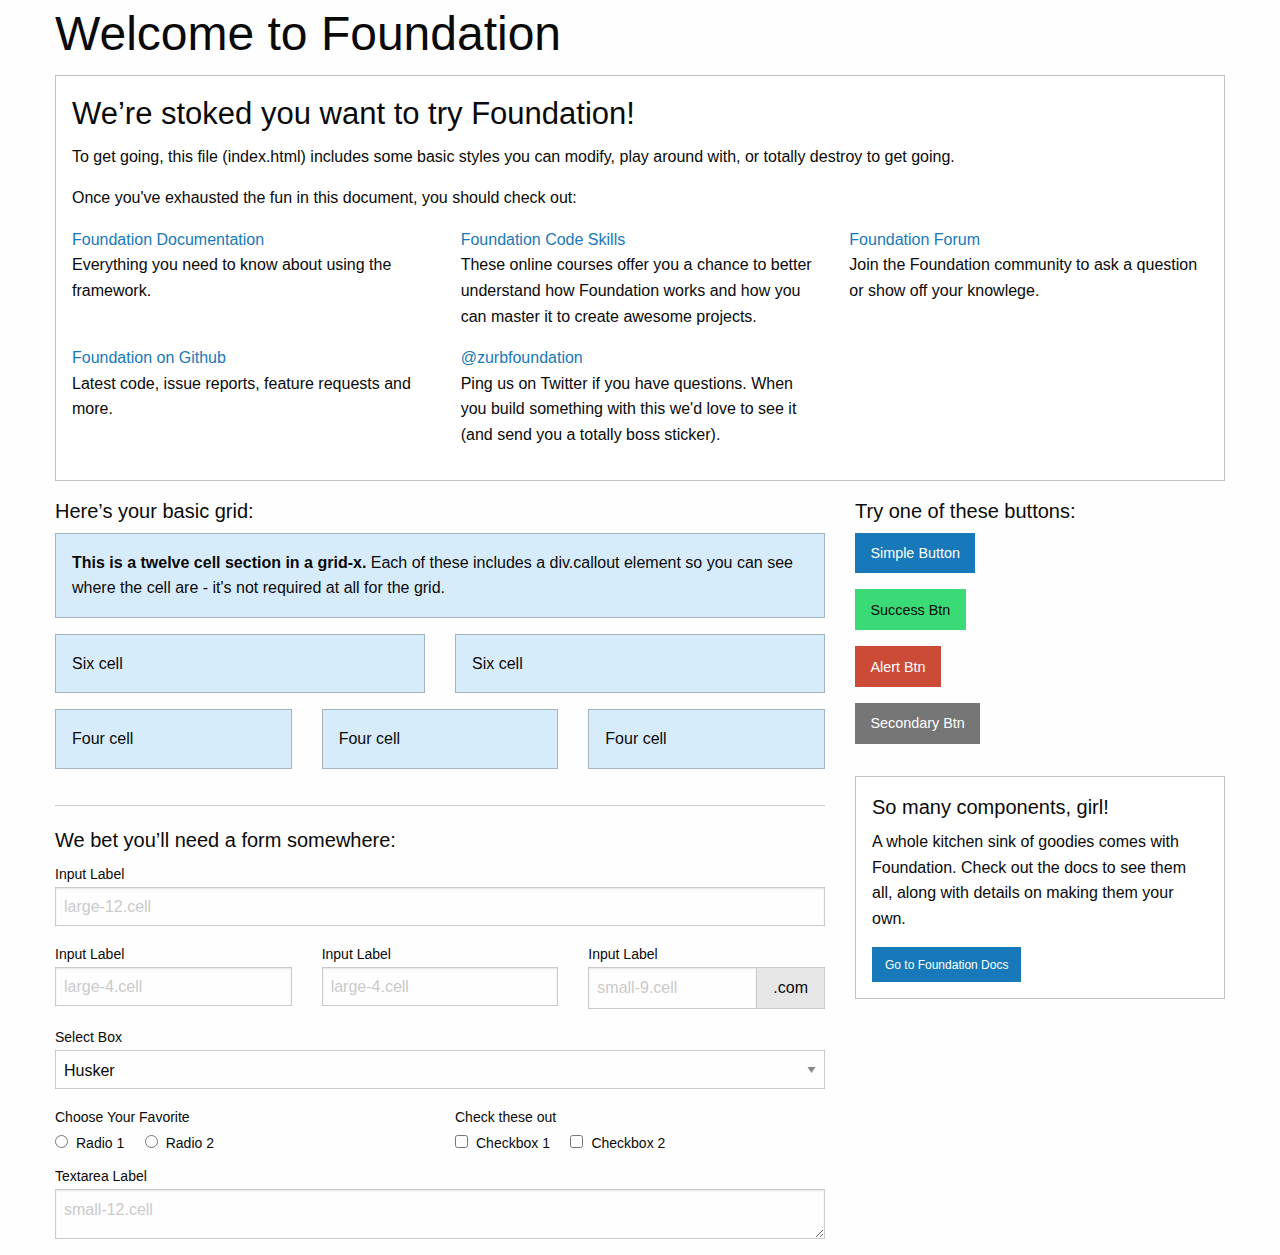
==== docs/index.html @ abf37798 "docs folder" ====
<!doctype html>
<html class="no-js" lang="en" dir="ltr">
  <head>
    <meta charset="utf-8">
    <meta http-equiv="x-ua-compatible" content="ie=edge">
    <meta name="viewport" content="width=device-width, initial-scale=1.0">
    <title>Foundation for Sites</title>
    <link rel="stylesheet" href="css/foundation.css">
    <link rel="stylesheet" href="css/app.css">
  </head>
  <body>
    <div class="grid-container">
      <div class="grid-x grid-padding-x">
        <div class="large-12 cell">
          <h1>Welcome to Foundation</h1>
        </div>
      </div>

      <div class="grid-x grid-padding-x">
        <div class="large-12 cell">
          <div class="callout">
            <h3>We&rsquo;re stoked you want to try Foundation! </h3>
            <p>To get going, this file (index.html) includes some basic styles you can modify, play around with, or totally destroy to get going.</p>
            <p>Once you've exhausted the fun in this document, you should check out:</p>
            <div class="grid-x grid-padding-x">
              <div class="large-4 medium-4 cell">
                <p><a href="http://foundation.zurb.com/docs">Foundation Documentation</a><br />Everything you need to know about using the framework.</p>
              </div>
              <div class="large-4 medium-4 cell">
                <p><a href="http://zurb.com/university/code-skills">Foundation Code Skills</a><br />These online courses offer you a chance to better understand how Foundation works and how you can master it to create awesome projects.</p>
              </div>
              <div class="large-4 medium-4 cell">
                <p><a href="http://foundation.zurb.com/forum">Foundation Forum</a><br />Join the Foundation community to ask a question or show off your knowlege.</p>
              </div>
            </div>
            <div class="grid-x grid-padding-x">
              <div class="large-4 medium-4 medium-push-2 cell">
                <p><a href="http://github.com/zurb/foundation">Foundation on Github</a><br />Latest code, issue reports, feature requests and more.</p>
              </div>
              <div class="large-4 medium-4 medium-pull-2 cell">
                <p><a href="https://twitter.com/ZURBfoundation">@zurbfoundation</a><br />Ping us on Twitter if you have questions. When you build something with this we'd love to see it (and send you a totally boss sticker).</p>
              </div>
            </div>
          </div>
        </div>
      </div>

      <div class="grid-x grid-padding-x">
        <div class="large-8 medium-8 cell">
          <h5>Here&rsquo;s your basic grid:</h5>
          <!-- Grid Example -->

          <div class="grid-x grid-padding-x">
            <div class="large-12 cell">
              <div class="primary callout">
                <p><strong>This is a twelve cell section in a grid-x.</strong> Each of these includes a div.callout element so you can see where the cell are - it's not required at all for the grid.</p>
              </div>
            </div>
          </div>
          <div class="grid-x grid-padding-x">
            <div class="large-6 medium-6 cell">
              <div class="primary callout">
                <p>Six cell</p>
              </div>
            </div>
            <div class="large-6 medium-6 cell">
              <div class="primary callout">
                <p>Six cell</p>
              </div>
            </div>
          </div>
          <div class="grid-x grid-padding-x">
            <div class="large-4 medium-4 small-4 cell">
              <div class="primary callout">
                <p>Four cell</p>
              </div>
            </div>
            <div class="large-4 medium-4 small-4 cell">
              <div class="primary callout">
                <p>Four cell</p>
              </div>
            </div>
            <div class="large-4 medium-4 small-4 cell">
              <div class="primary callout">
                <p>Four cell</p>
              </div>
            </div>
          </div>

          <hr />

          <h5>We bet you&rsquo;ll need a form somewhere:</h5>
          <form>
            <div class="grid-x grid-padding-x">
              <div class="large-12 cell">
                <label>Input Label</label>
                <input type="text" placeholder="large-12.cell" />
              </div>
            </div>
            <div class="grid-x grid-padding-x">
              <div class="large-4 medium-4 cell">
                <label>Input Label</label>
                <input type="text" placeholder="large-4.cell" />
              </div>
              <div class="large-4 medium-4 cell">
                <label>Input Label</label>
                <input type="text" placeholder="large-4.cell" />
              </div>
              <div class="large-4 medium-4 cell">
                <div class="grid-x">
                  <label>Input Label</label>
                  <div class="input-group">
                    <input type="text" placeholder="small-9.cell" class="input-group-field" />
                    <span class="input-group-label">.com</span>
                  </div>
                </div>
              </div>
            </div>
            <div class="grid-x grid-padding-x">
              <div class="large-12 cell">
                <label>Select Box</label>
                <select>
                  <option value="husker">Husker</option>
                  <option value="starbuck">Starbuck</option>
                  <option value="hotdog">Hot Dog</option>
                  <option value="apollo">Apollo</option>
                </select>
              </div>
            </div>
            <div class="grid-x grid-padding-x">
              <div class="large-6 medium-6 cell">
                <label>Choose Your Favorite</label>
                <input type="radio" name="pokemon" value="Red" id="pokemonRed"><label for="pokemonRed">Radio 1</label>
                <input type="radio" name="pokemon" value="Blue" id="pokemonBlue"><label for="pokemonBlue">Radio 2</label>
              </div>
              <div class="large-6 medium-6 cell">
                <label>Check these out</label>
                <input id="checkbox1" type="checkbox"><label for="checkbox1">Checkbox 1</label>
                <input id="checkbox2" type="checkbox"><label for="checkbox2">Checkbox 2</label>
              </div>
            </div>
            <div class="grid-x grid-padding-x">
              <div class="large-12 cell">
                <label>Textarea Label</label>
                <textarea placeholder="small-12.cell"></textarea>
              </div>
            </div>
          </form>
        </div>

        <div class="large-4 medium-4 cell">
          <h5>Try one of these buttons:</h5>
          <p><a href="#" class="button">Simple Button</a><br/>
          <a href="#" class="success button">Success Btn</a><br/>
          <a href="#" class="alert button">Alert Btn</a><br/>
          <a href="#" class="secondary button">Secondary Btn</a></p>
          <div class="callout">
            <h5>So many components, girl!</h5>
            <p>A whole kitchen sink of goodies comes with Foundation. Check out the docs to see them all, along with details on making them your own.</p>
            <a href="http://foundation.zurb.com/sites/docs/" class="small button">Go to Foundation Docs</a>
          </div>
        </div>
      </div>
    </div>

    <script src="js/vendor/jquery.js"></script>
    <script src="js/vendor/what-input.js"></script>
    <script src="js/vendor/foundation.js"></script>
    <script src="js/app.js"></script>
  </body>
</html>
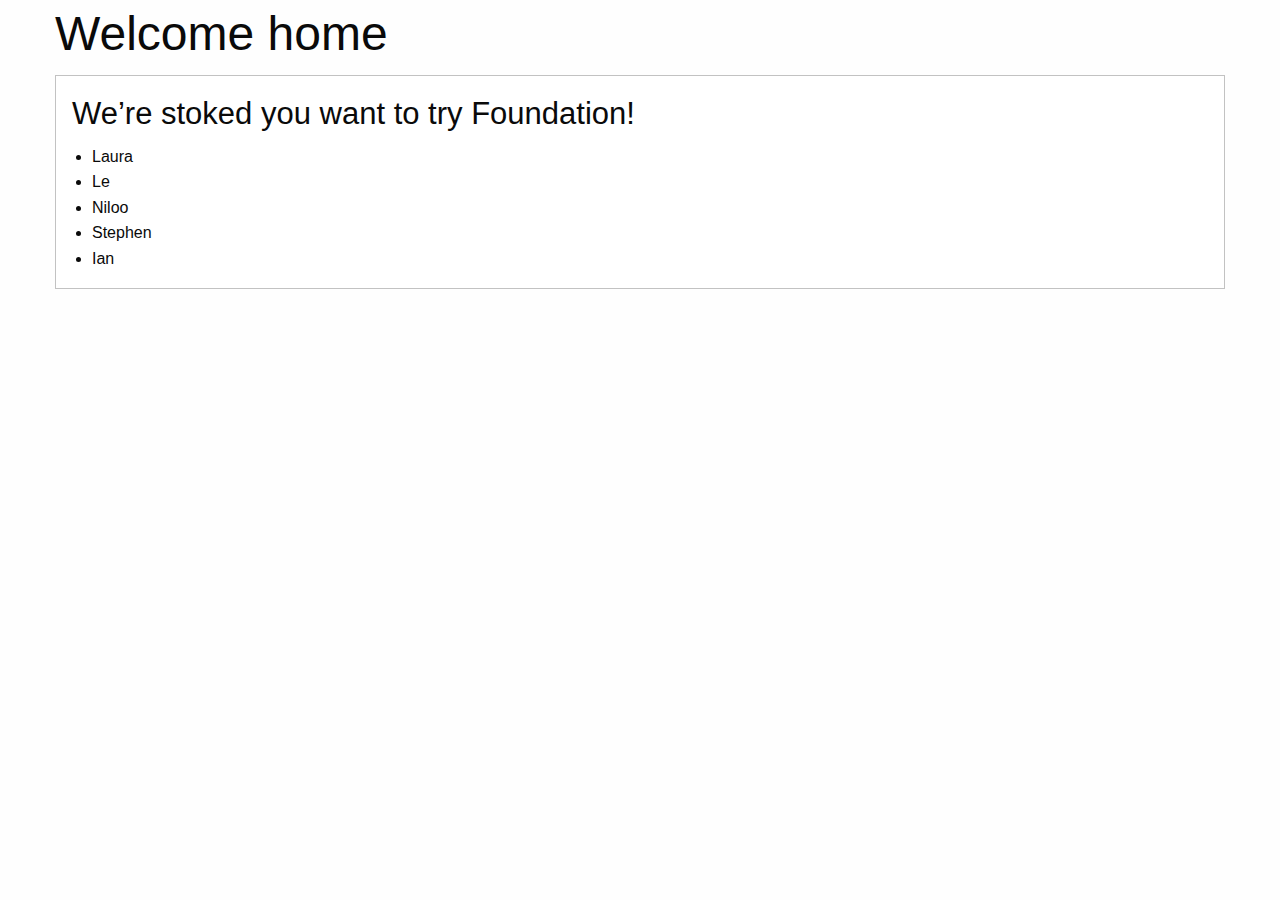
==== commit f97e8706: "cnaheges" ====
--- a/docs/index.html
+++ b/docs/index.html
@@ -12,7 +12,7 @@
     <div class="grid-container">
       <div class="grid-x grid-padding-x">
         <div class="large-12 cell">
-          <h1>Welcome to Foundation</h1>
+          <h1>Welcome home</h1>
         </div>
       </div>
 
@@ -20,147 +20,18 @@
         <div class="large-12 cell">
           <div class="callout">
             <h3>We&rsquo;re stoked you want to try Foundation! </h3>
-            <p>To get going, this file (index.html) includes some basic styles you can modify, play around with, or totally destroy to get going.</p>
-            <p>Once you've exhausted the fun in this document, you should check out:</p>
-            <div class="grid-x grid-padding-x">
-              <div class="large-4 medium-4 cell">
-                <p><a href="http://foundation.zurb.com/docs">Foundation Documentation</a><br />Everything you need to know about using the framework.</p>
-              </div>
-              <div class="large-4 medium-4 cell">
-                <p><a href="http://zurb.com/university/code-skills">Foundation Code Skills</a><br />These online courses offer you a chance to better understand how Foundation works and how you can master it to create awesome projects.</p>
-              </div>
-              <div class="large-4 medium-4 cell">
-                <p><a href="http://foundation.zurb.com/forum">Foundation Forum</a><br />Join the Foundation community to ask a question or show off your knowlege.</p>
-              </div>
-            </div>
-            <div class="grid-x grid-padding-x">
-              <div class="large-4 medium-4 medium-push-2 cell">
-                <p><a href="http://github.com/zurb/foundation">Foundation on Github</a><br />Latest code, issue reports, feature requests and more.</p>
-              </div>
-              <div class="large-4 medium-4 medium-pull-2 cell">
-                <p><a href="https://twitter.com/ZURBfoundation">@zurbfoundation</a><br />Ping us on Twitter if you have questions. When you build something with this we'd love to see it (and send you a totally boss sticker).</p>
-              </div>
-            </div>
+          <ul>
+           <li>Laura</li>
+           <li>Le</li>
+           <li>Niloo</li>
+           <li>Stephen</li>
+           <li>Ian</li>
+         </ul>
           </div>
         </div>
       </div>
 
-      <div class="grid-x grid-padding-x">
-        <div class="large-8 medium-8 cell">
-          <h5>Here&rsquo;s your basic grid:</h5>
-          <!-- Grid Example -->
 
-          <div class="grid-x grid-padding-x">
-            <div class="large-12 cell">
-              <div class="primary callout">
-                <p><strong>This is a twelve cell section in a grid-x.</strong> Each of these includes a div.callout element so you can see where the cell are - it's not required at all for the grid.</p>
-              </div>
-            </div>
-          </div>
-          <div class="grid-x grid-padding-x">
-            <div class="large-6 medium-6 cell">
-              <div class="primary callout">
-                <p>Six cell</p>
-              </div>
-            </div>
-            <div class="large-6 medium-6 cell">
-              <div class="primary callout">
-                <p>Six cell</p>
-              </div>
-            </div>
-          </div>
-          <div class="grid-x grid-padding-x">
-            <div class="large-4 medium-4 small-4 cell">
-              <div class="primary callout">
-                <p>Four cell</p>
-              </div>
-            </div>
-            <div class="large-4 medium-4 small-4 cell">
-              <div class="primary callout">
-                <p>Four cell</p>
-              </div>
-            </div>
-            <div class="large-4 medium-4 small-4 cell">
-              <div class="primary callout">
-                <p>Four cell</p>
-              </div>
-            </div>
-          </div>
-
-          <hr />
-
-          <h5>We bet you&rsquo;ll need a form somewhere:</h5>
-          <form>
-            <div class="grid-x grid-padding-x">
-              <div class="large-12 cell">
-                <label>Input Label</label>
-                <input type="text" placeholder="large-12.cell" />
-              </div>
-            </div>
-            <div class="grid-x grid-padding-x">
-              <div class="large-4 medium-4 cell">
-                <label>Input Label</label>
-                <input type="text" placeholder="large-4.cell" />
-              </div>
-              <div class="large-4 medium-4 cell">
-                <label>Input Label</label>
-                <input type="text" placeholder="large-4.cell" />
-              </div>
-              <div class="large-4 medium-4 cell">
-                <div class="grid-x">
-                  <label>Input Label</label>
-                  <div class="input-group">
-                    <input type="text" placeholder="small-9.cell" class="input-group-field" />
-                    <span class="input-group-label">.com</span>
-                  </div>
-                </div>
-              </div>
-            </div>
-            <div class="grid-x grid-padding-x">
-              <div class="large-12 cell">
-                <label>Select Box</label>
-                <select>
-                  <option value="husker">Husker</option>
-                  <option value="starbuck">Starbuck</option>
-                  <option value="hotdog">Hot Dog</option>
-                  <option value="apollo">Apollo</option>
-                </select>
-              </div>
-            </div>
-            <div class="grid-x grid-padding-x">
-              <div class="large-6 medium-6 cell">
-                <label>Choose Your Favorite</label>
-                <input type="radio" name="pokemon" value="Red" id="pokemonRed"><label for="pokemonRed">Radio 1</label>
-                <input type="radio" name="pokemon" value="Blue" id="pokemonBlue"><label for="pokemonBlue">Radio 2</label>
-              </div>
-              <div class="large-6 medium-6 cell">
-                <label>Check these out</label>
-                <input id="checkbox1" type="checkbox"><label for="checkbox1">Checkbox 1</label>
-                <input id="checkbox2" type="checkbox"><label for="checkbox2">Checkbox 2</label>
-              </div>
-            </div>
-            <div class="grid-x grid-padding-x">
-              <div class="large-12 cell">
-                <label>Textarea Label</label>
-                <textarea placeholder="small-12.cell"></textarea>
-              </div>
-            </div>
-          </form>
-        </div>
-
-        <div class="large-4 medium-4 cell">
-          <h5>Try one of these buttons:</h5>
-          <p><a href="#" class="button">Simple Button</a><br/>
-          <a href="#" class="success button">Success Btn</a><br/>
-          <a href="#" class="alert button">Alert Btn</a><br/>
-          <a href="#" class="secondary button">Secondary Btn</a></p>
-          <div class="callout">
-            <h5>So many components, girl!</h5>
-            <p>A whole kitchen sink of goodies comes with Foundation. Check out the docs to see them all, along with details on making them your own.</p>
-            <a href="http://foundation.zurb.com/sites/docs/" class="small button">Go to Foundation Docs</a>
-          </div>
-        </div>
-      </div>
     </div>
 
     <script src="js/vendor/jquery.js"></script>
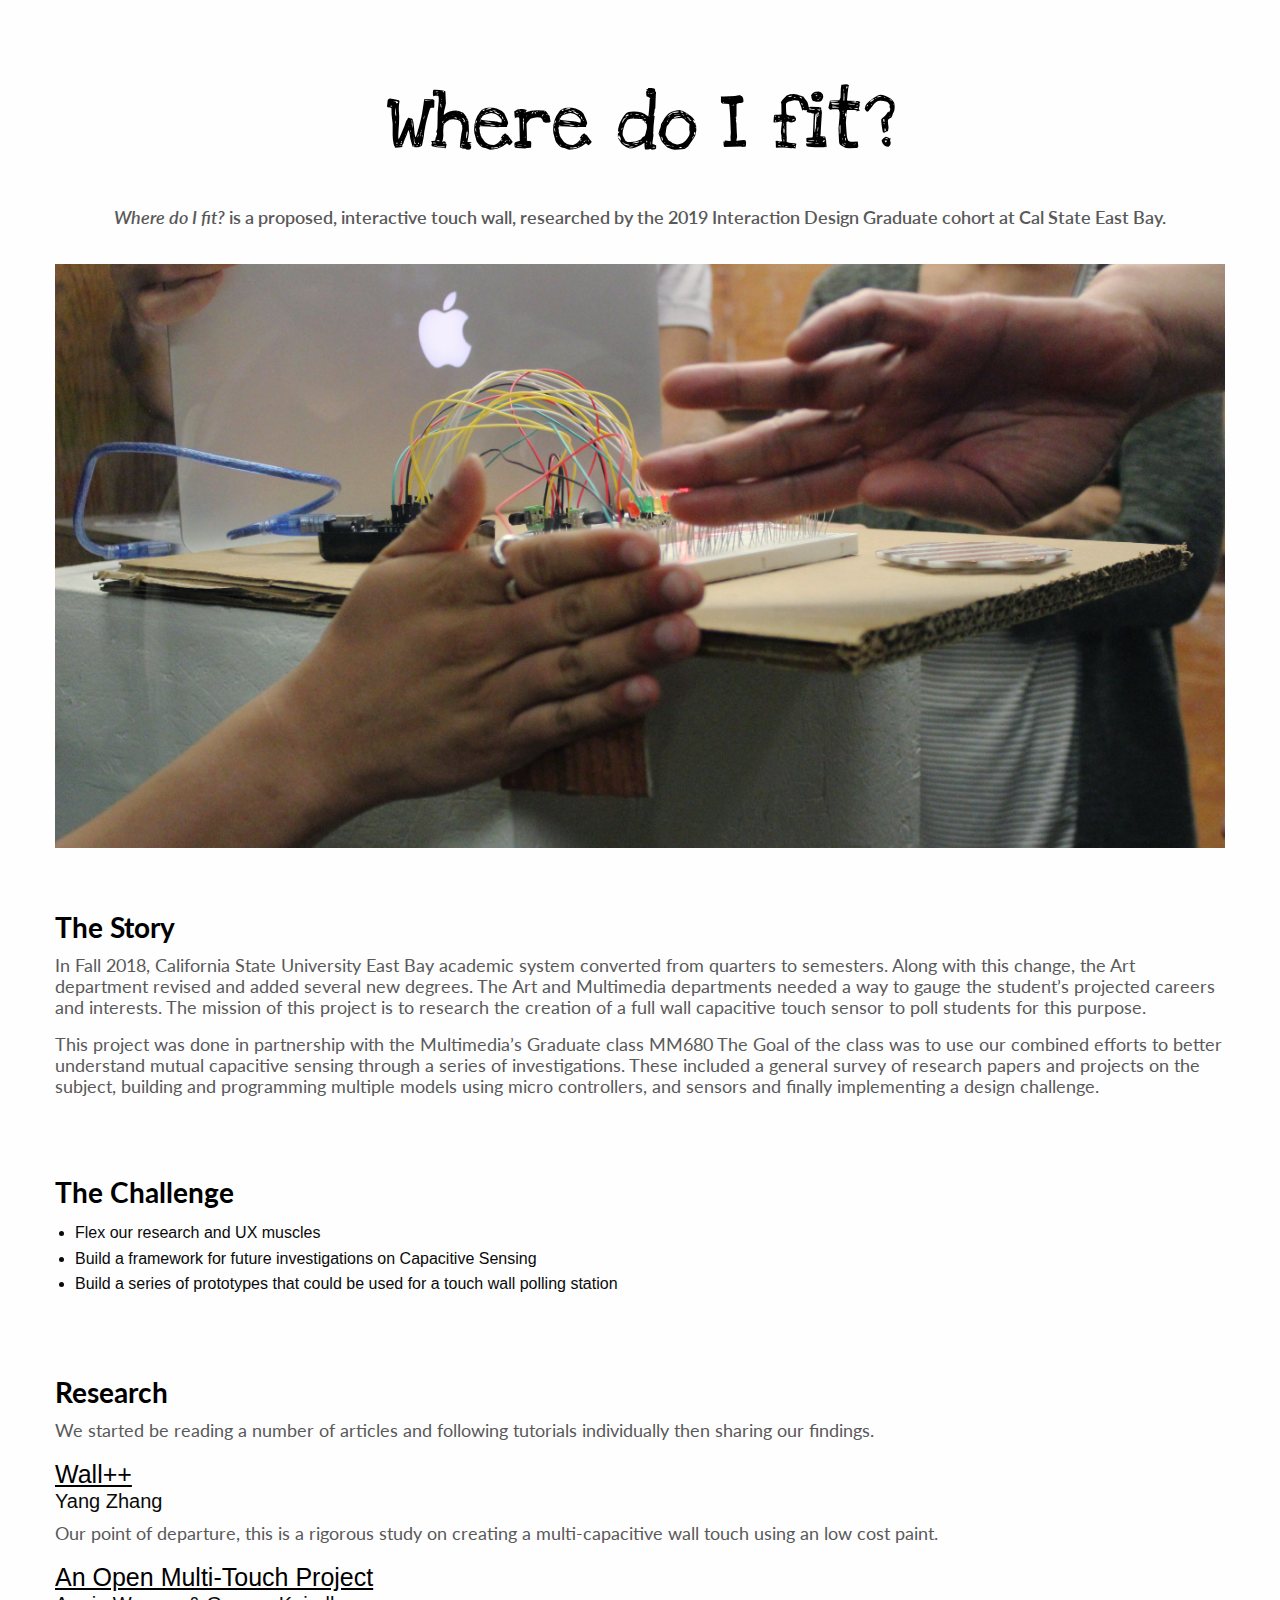
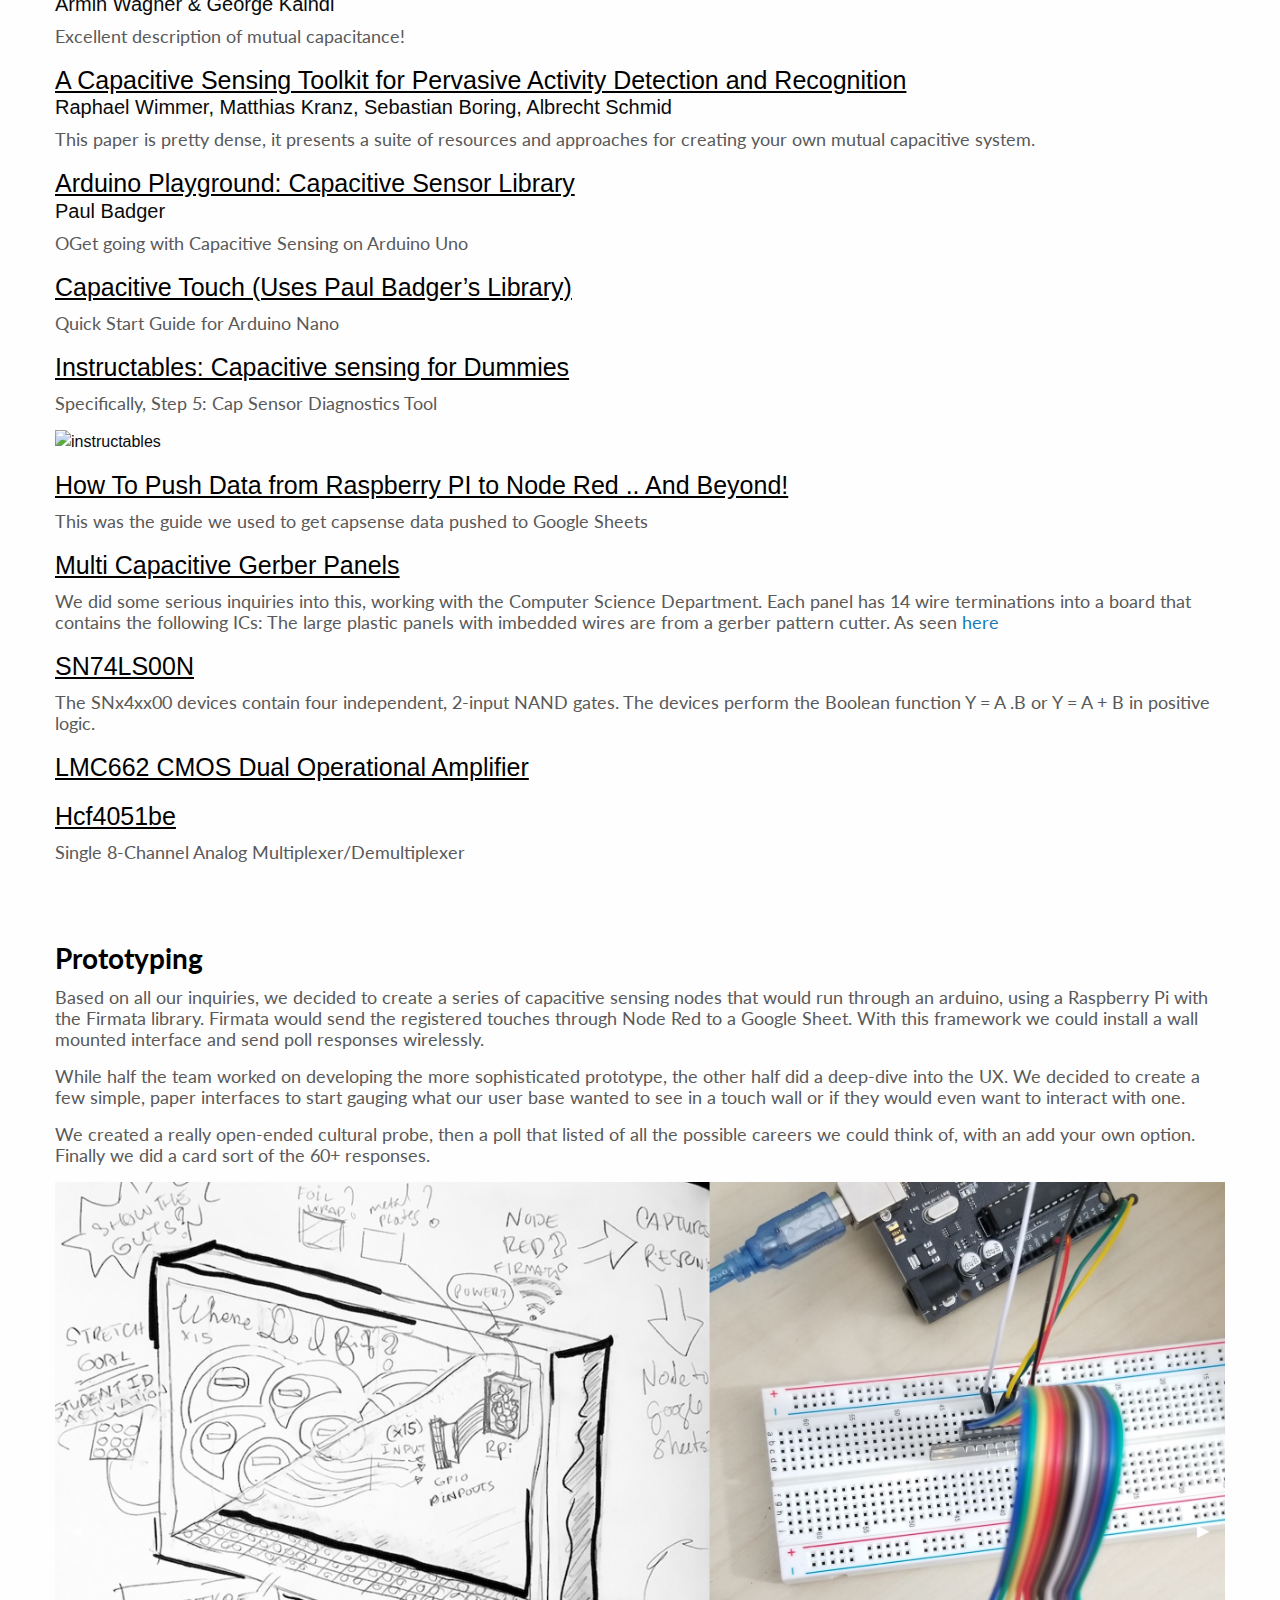
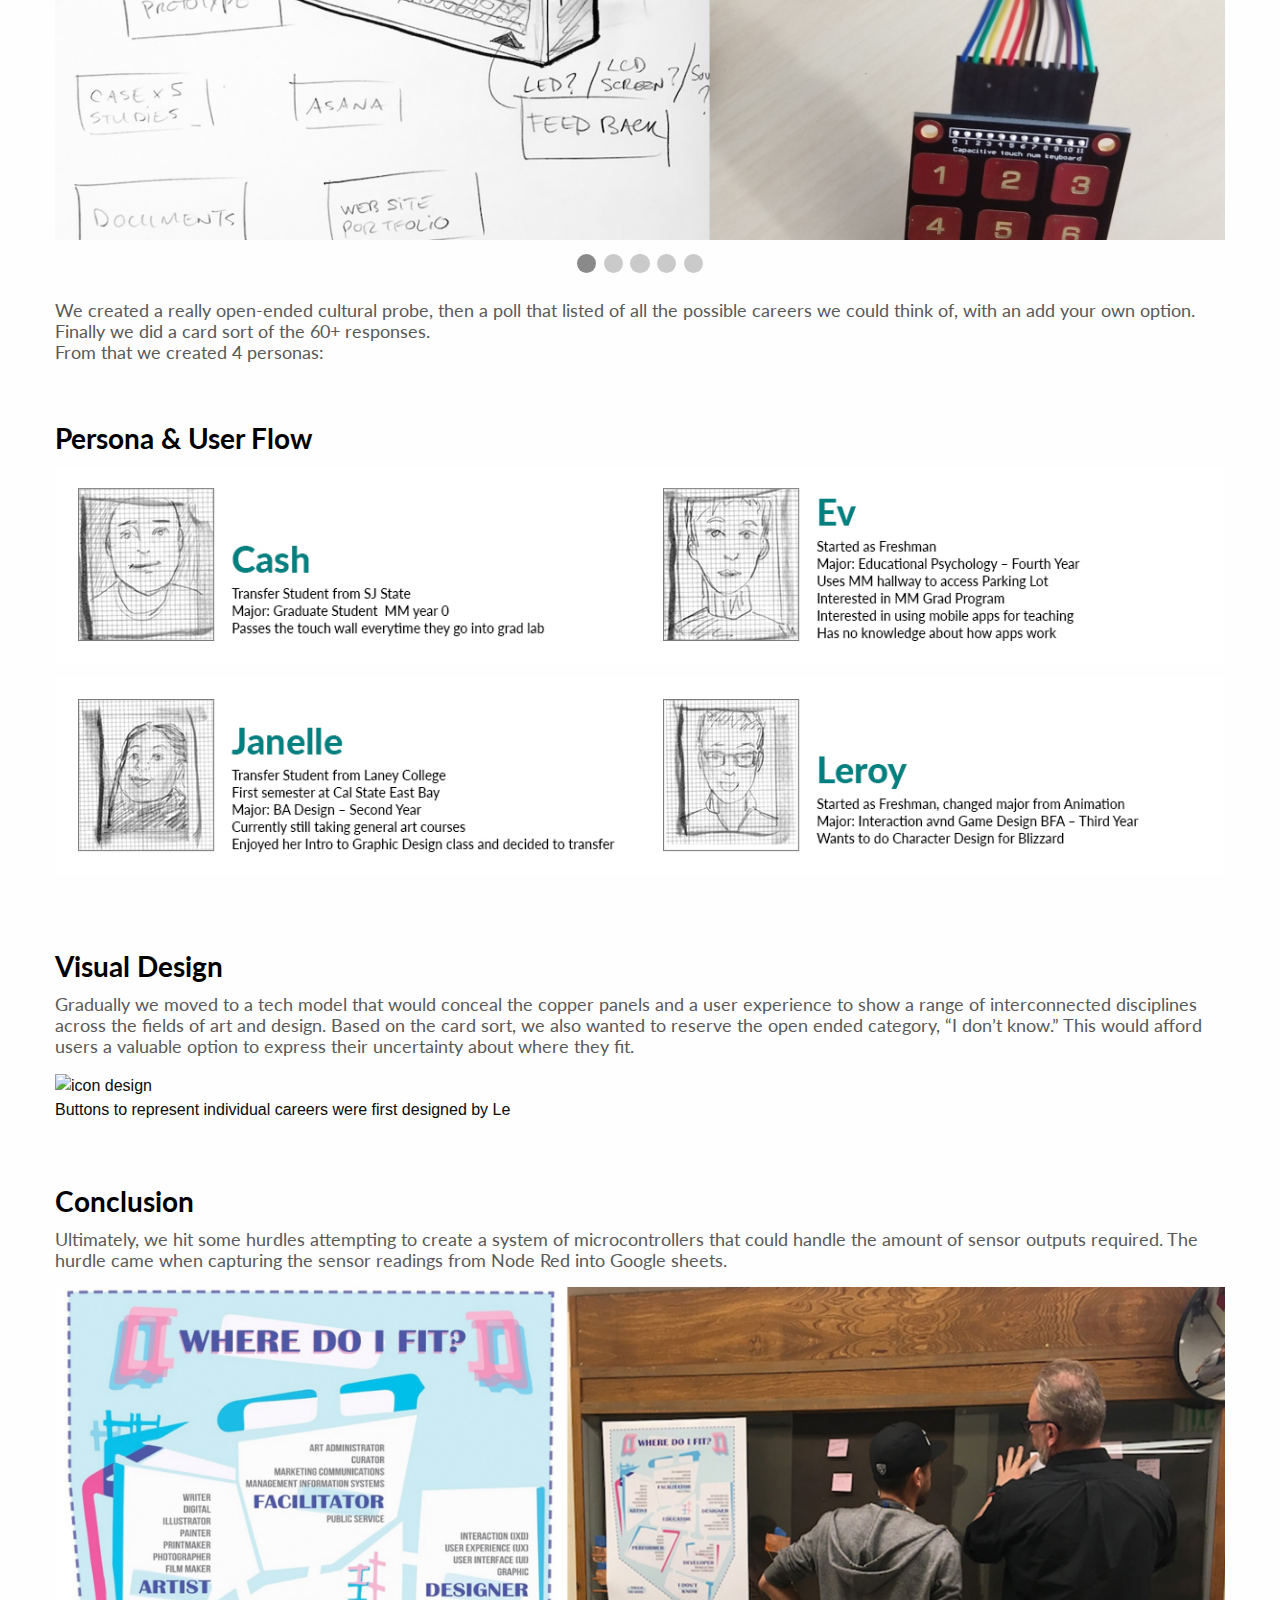
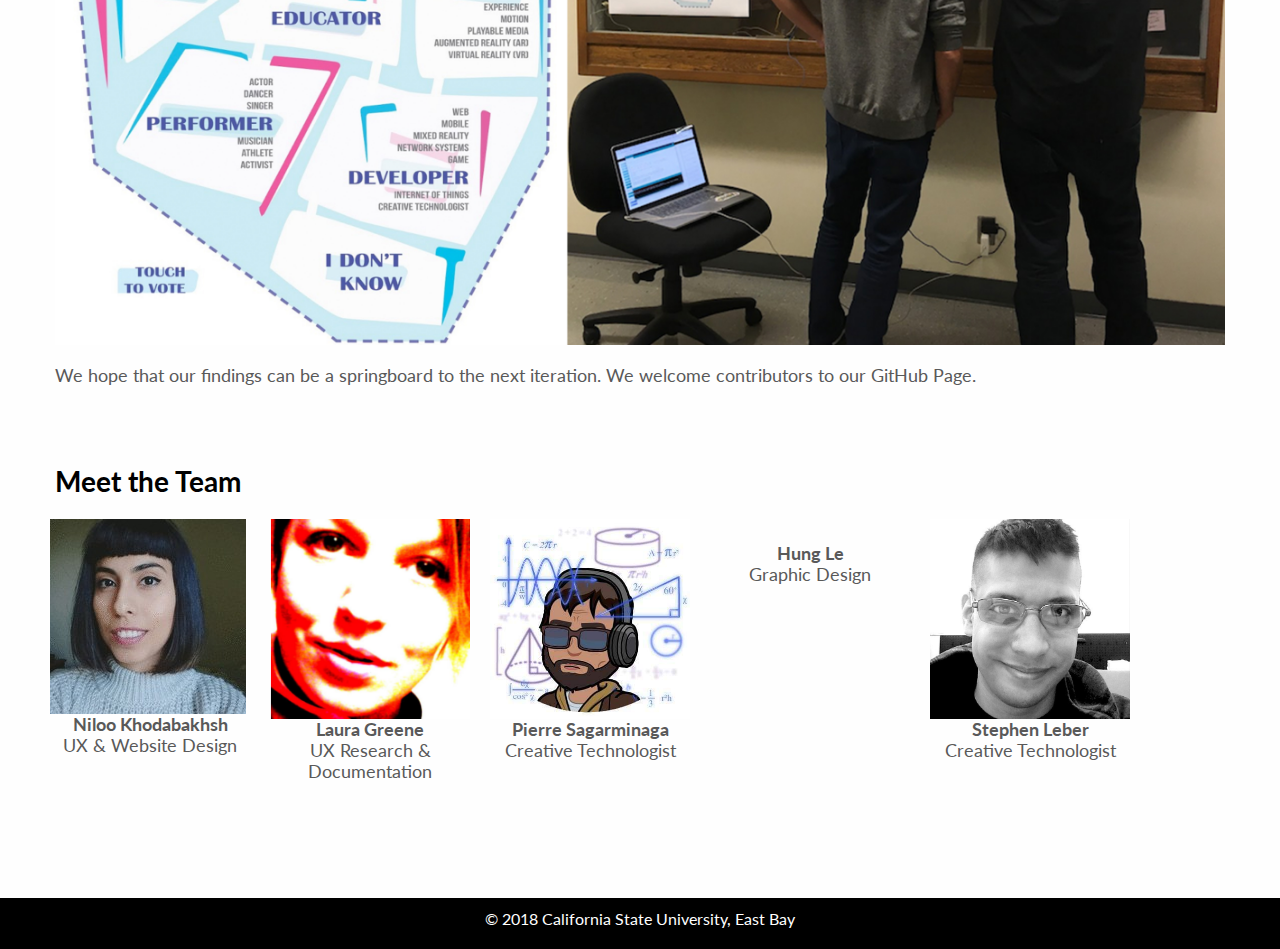
==== commit ea9f5b07: "renamed html and css files" ====
--- a/docs/index.html
+++ b/docs/index.html
@@ -1,42 +1,315 @@
 <!doctype html>
 <html class="no-js" lang="en" dir="ltr">
-  <head>
-    <meta charset="utf-8">
-    <meta http-equiv="x-ua-compatible" content="ie=edge">
-    <meta name="viewport" content="width=device-width, initial-scale=1.0">
-    <title>Foundation for Sites</title>
-    <link rel="stylesheet" href="css/foundation.css">
-    <link rel="stylesheet" href="css/app.css">
-  </head>
-  <body>
-    <div class="grid-container">
-      <div class="grid-x grid-padding-x">
-        <div class="large-12 cell">
-          <h1>Welcome home</h1>
+
+<head>
+  <meta charset="utf-8">
+  <meta http-equiv="x-ua-compatible" content="ie=edge">
+  <meta name="viewport" content="width=device-width, initial-scale=1.0">
+  <title>Project: Where do I fit?</title>
+  <link rel="stylesheet" href="css/foundation.css">
+  <link rel="stylesheet" href="css/app.css">
+  <link rel="stylesheet" href="css/capsense.css">
+  <link href="https://fonts.googleapis.com/css?family=Lato|Love+Ya+Like+A+Sister" rel="stylesheet">
+</head>
+
+<body>
+  <div class="grid-container">
+
+    <!--    <ul class="grid-x menu">
+      <li class="cell small-6 medium-3"></li>
+      <li class="cell small-6 medium-3"></li>
+      <li class="cell small-12 medium-3"><a href="#">PROJECT</a></li>
+      <li class="cell small-12 medium-3"><a href="documentation.html">DOCUMENTATION</a></li>
+    </ul>
+-->
+
+    <div class="grid-x grid-padding-x">
+      <div class="large-12 cell">
+        <h1>Where do I fit?</h1>
+      </div>
+    </div>
+
+
+    <div class="grid-x grid-padding-x">
+      <div class="large-12 cell">
+        <p class="subtitle"><i>Where do I fit&#63;</i> is a proposed, interactive touch wall, researched by the 2019 Interaction Design Graduate cohort at Cal State East Bay.
+        </p>
+      </div>
+    </div>
+
+
+    <div class="grid-x grid-padding-x">
+      <div class="large-12 cell">
+        <img src="images/home copy.jpg" alt="">
+      </div>
+    </div>
+
+
+
+    <div class="grid-x grid-padding-x">
+      <div class="large-12 cell">
+        <h2>The Story</h2>
+        <p>In Fall 2018, California State University East Bay academic system converted from quarters to semesters. Along with this change, the Art department revised and added several new degrees. The Art and Multimedia departments needed a way to
+          gauge the student’s projected careers and interests. The mission of this project is to research the creation of a full wall capacitive touch sensor to poll students for this purpose.
+        </p>
+        <p>
+          This project was done in partnership with the Multimedia’s Graduate class MM680
+          The Goal of the class was to use our combined efforts to better understand mutual capacitive sensing through a series of investigations. These included a general survey of research papers and projects on the subject, building and
+          programming multiple models using micro controllers, and sensors and finally implementing a design challenge.
+        </p>
+      </div>
+    </div>
+
+
+
+    <div class="grid-x grid-padding-x">
+      <div class="large-8 cell">
+        <h2 class="challenge">The Challenge</h2>
+        <ul>
+          <li>Flex our research and UX muscles </li>
+          <li>Build a framework for future investigations on Capacitive Sensing</li>
+          <li>Build a series of prototypes that could be used for a touch wall polling station</li>
+        </ul>
+      </div>
+    </div>
+
+    <div class="grid-x grid-padding-x">
+      <div class="large-12 cell">
+        <h2>Research</h2>
+        <p>We started be reading a number of articles and following tutorials individually then sharing our findings.</p>
+
+        <h4><a href="http://yang-zhang.me/research/Wall/Wall.html" target=”_blank”>Wall++</a></h4>
+        <h5>Yang Zhang</h5>
+        <p>Our point of departure, this is a rigorous study on creating a multi-capacitive wall touch using an low cost paint.</p>
+
+
+        <h4><a href="https://www.researchgate.net/publication/307633021_WireTouch_An_Open_Multi-Touch_Tracker_based_on_Mutual_Capacitance_Sensing" target=”_blank”>An Open Multi-Touch Project</a></h4>
+        <h5>Armin Wagner & George Kaindl</h5>
+        <p>Excellent description of mutual capacitance! </p>
+
+
+        <h4><a href="http://www.sebastianboring.com/content/publications/prints/wimmer.PerCom-2007.captoolkit.pdf" target=”_blank”>A Capacitive Sensing Toolkit for Pervasive Activity Detection and Recognition
+          </a></h4>
+        <h5>Raphael Wimmer, Matthias Kranz, Sebastian Boring, Albrecht Schmid
+        </h5>
+        <p>This paper is pretty dense, it presents a suite of resources and approaches
+          for creating your own mutual capacitive system.
+        </p>
+
+
+        <h4><a href="http://playground.arduino.cc/Main/CapacitiveSensor" target=”_blank”>Arduino Playground: Capacitive Sensor Library
+          </a></h4>
+        <h5>Paul Badger
+        </h5>
+        <p>OGet going with Capacitive Sensing on Arduino Uno
+        </p>
+
+
+        <h4><a href="http://tommydylan.co.uk/capacitancetouch/" target=”_blank”>Capacitive Touch (Uses Paul Badger’s Library)
+          </a></h4>
+        <p>Quick Start Guide for Arduino Nano
+        </p>
+
+
+        <h4><a href="https://www.instructables.com/id/Capacitive-Sensing-for-Dummies/" target=”_blank”>Instructables: Capacitive sensing for Dummies
+
+          </a></h4>
+        <p>Specifically, Step 5: Cap Sensor Diagnostics Tool
+
+        </p>
+        <figure>
+          <img src="images/captest_boardLaura.jpg" alt="instructables">
+        </figure>
+
+
+        <h4><a href="https://groups.google.com/forum/#!topic/node-red/ThwhcHKqe-M" target=”_blank”>How To Push Data from Raspberry PI to Node Red .. And Beyond!
+
+          </a></h4>
+        <p>This was the guide we used to get capsense data pushed to Google Sheets
+
+        </p>
+
+
+        <h4><a href="http://tommydylan.co.uk/capacitancetouch/" target=”_blank”>Multi Capacitive Gerber Panels
+
+          </a></h4>
+        <p>We did some serious inquiries into this, working with the Computer Science Department.
+          Each panel has 14 wire terminations into a board that contains the following ICs:
+          The large plastic panels with imbedded wires are from a gerber pattern cutter. As seen <a href="https://www.youtube.com/watch?v=O0DSOUDYadk">here</a>
+
+        </p>
+
+
+        <h4><a href="http://www.ti.com/lit/ds/symlink/sn74ls00.pdf" target=”_blank”>SN74LS00N
+          </a></h4>
+        <p>The SNx4xx00 devices contain four independent, 2-input NAND gates. The devices perform the Boolean function Y = A .B or Y = A + B in positive logic.
+
+        </p>
+
+
+        <h4><a href="http://www.ti.com/lit/ds/symlink/lmc662.pdf" target=”_blank”>LMC662 CMOS Dual Operational Amplifier
+
+          </a></h4>
+
+
+
+        <h4><a href="https://www.st.com/en/switches-and-multiplexers/hcf4051.html" target=”_blank”>Hcf4051be
+          </a></h4>
+        <p>Single 8-Channel Analog Multiplexer/Demultiplexer
+
+        </p>
+
+
+
+      </div>
+    </div>
+
+    <div class="grid-x grid-padding-x">
+      <div class="large-12 cell">
+        <h2>Prototyping</h2>
+        <p>Based on all our inquiries, we decided to create a series of capacitive sensing nodes that would run through an arduino, using a Raspberry Pi with the Firmata library. Firmata would send the registered touches through Node Red to a Google
+          Sheet. With this framework we could install a wall mounted interface and send poll responses wirelessly.</p>
+        <p>While half the team worked on developing the more sophisticated prototype, the other half did a deep-dive into the UX. We decided to create a few simple, paper interfaces to start gauging what our user base wanted to see in a touch wall
+          or if they would even want to interact with one.</p>
+        <p>We created a really open-ended cultural probe, then a poll that listed of all the possible careers we could think of, with an add your own option. Finally we did a card sort of the 60+ responses. </p>
+      </div>
+    </div>
+
+
+    <div class="orbit" role="region" aria-label="Favorite Space Pictures" data-orbit="fcr2rl-orbit" data-use-m-u-i="false" data-options="autoPlay:false;" data-resize="t2t5rx-orbit" id="t2t5rx-orbit" data-events="resize">
+      <div class="orbit-wrapper">
+        <div class="orbit-controls">
+          <button class="orbit-previous" tabindex="0"><span class="show-for-sr">Previous Slide</span>◀︎</button>
+          <button class="orbit-next" tabindex="0"><span class="show-for-sr">Next Slide</span>▶︎</button>
         </div>
-      </div>
-
-      <div class="grid-x grid-padding-x">
-        <div class="large-12 cell">
-          <div class="callout">
-            <h3>We&rsquo;re stoked you want to try Foundation! </h3>
-          <ul>
-           <li>Laura</li>
-           <li>Le</li>
-           <li>Niloo</li>
-           <li>Stephen</li>
-           <li>Ian</li>
-         </ul>
-          </div>
-        </div>
-      </div>
-
-
-    </div>
-
-    <script src="js/vendor/jquery.js"></script>
-    <script src="js/vendor/what-input.js"></script>
-    <script src="js/vendor/foundation.js"></script>
-    <script src="js/app.js"></script>
-  </body>
+        <ul class="orbit-container orbit--modal" tabindex="0" style="height: 0px;">
+          <li class="is-active orbit-slide no-motionui" data-slide="0">
+            <figure class="orbit-figure">
+              <img class="orbit-image" src="images/p1.jpg" alt="Space">
+            </figure>
+          </li>
+          <li class="orbit-slide no-motionui" data-slide="1" style="position: relative; display: none;">
+            <figure class="orbit-figure">
+              <img class="orbit-image" src="images/p2.jpg" alt="Space">
+            </figure>
+          </li>
+          <li class="orbit-slide no-motionui" data-slide="2" style="position: relative; display: none;">
+            <figure class="orbit-figure">
+              <img class="orbit-image" src="images/p3.jpg" alt="Space">
+            </figure>
+          </li>
+          <li class="orbit-slide no-motionui" data-slide="3" style="position: relative; display: none;">
+            <figure class="orbit-figure">
+              <img class="orbit-image" src="images/p4.jpg" alt="Space">
+            </figure>
+          </li>
+        </ul>
+      </div>
+      <nav class="orbit-bullets">
+        <button class="is-active" data-slide="0"><span class="show-for-sr">First slide details.</span><span class="show-for-sr">Current Slide</span></button>
+        <button data-slide="1"><span class="show-for-sr">first slide details.</span></button>
+        <button data-slide="2"><span class="show-for-sr">second slide details.</span></button>
+        <button data-slide="3"><span class="show-for-sr">third slide details.</span></button>
+        <button data-slide="4"><span class="show-for-sr">fourth slide details.</span></button>
+      </nav>
+    </div>
+
+    <div class="grid-x">
+      <div class="large-12 cell">
+        <p>We created a really open-ended cultural probe, then a poll that listed of all the possible careers we could think of, with an add your own option. Finally we did a card sort of the 60+ responses. <br>From that we created 4 personas:</p>
+      </div>
+
+      <h2 class="small-12">Persona &amp User Flow</h2>
+      <div class="cell small-12 large-6 persona">
+        <img src="images/cash.jpg" alt="persona">
+      </div>
+      <div class="cell small-12 large-6  persona">
+        <img src="images/ev.jpg" alt="persona">
+      </div>
+
+
+      <div class="cell small-12 large-6 persona">
+        <img src="images/janelle.jpg" alt="persona">
+      </div>
+      <div class="cell small-12 large-6  persona">
+        <img src="images/leroy.jpg" alt="persona">
+      </div>
+    </div>
+
+
+    <div class="grid-x grid-padding-x">
+      <div class="large-12 cell">
+        <h2>Visual Design</h2>
+        <p>Gradually we moved to a tech model that would conceal the copper panels and a user experience to show a range of interconnected disciplines across the fields of art and design. Based on the card sort, we also wanted to reserve the open
+          ended category, “I don’t know.” This would afford users a valuable option to express their uncertainty about where they fit.
+        </p>
+        <figure>
+          <img src="images/Le_icons.png" alt="icon design">
+          <figcaption>Buttons to represent individual careers were first designed by Le
+          </figcaption>
+        </figure>
+      </div>
+    </div>
+
+    <div class="grid-x grid-padding-x">
+      <div class="large-12 cell">
+        <h2>Conclusion</h2>
+        <p>Ultimately, we hit some hurdles attempting to create a system of microcontrollers that could handle the amount of sensor outputs required. The hurdle came when capturing the sensor readings from Node Red into Google sheets.
+        </p>
+        <img src="images/poster.jpg" alt="final poster">
+      </div>
+    </div>
+
+    <div class="grid-x">
+      <p class="small-12">We hope that our findings can be a springboard to the next iteration. We welcome contributors to our GitHub Page.</p>
+    </div>
+
+    <div class="grid-x grid-padding-x">
+      <div class="large-12 cell">
+        <h2>Meet the Team</h2>
+      </div>
+
+      <div class="small-5 medium-3 large-2 teamPic">
+        <img src="images/nk.png" alt="">
+        <p class="teamName"><b>Niloo Khodabakhsh</b><br>UX & Website Design</p>
+      </div>
+      <div class="small-5 medium-3 large-2 teamPic">
+        <img src="images/lg.png" alt="">
+        <p class="teamName"><b>Laura Greene</b><br>UX Research & Documentation</p>
+      </div>
+      <div class="small-5 medium-3 large-2 teamPic">
+        <img src="images/ps.jpg" alt="">
+        <p class="teamName"><b>Pierre Sagarminaga</b><br>Creative Technologist</p>
+      </div>
+      <div class="small-5 medium-3 large-2 teamPic">
+        <img src="#" alt="">
+        <p class="teamName"><b>Hung Le</b><br>Graphic Design</p>
+      </div>
+      <div class="small-5 medium-3 large-2 teamPic">
+        <img src="images/sl.png" alt="">
+        <p class="teamName"><b>Stephen Leber</b><br>Creative Technologist</p>
+      </div>
+
+    </div>
+
+
+
+
+
+  </div>
+
+  </div>
+
+  <footer class="wrap">
+    <h6>© 2018 California State University, East Bay</h6>
+  </footer>
+
+
+
+  <script src="js/vendor/jquery.js"></script>
+  <script src="js/vendor/what-input.js"></script>
+  <script src="js/vendor/foundation.js"></script>
+  <script src="js/app.js"></script>
+</body>
+
 </html>
--- a/docs/css/capsense.css
+++ b/docs/css/capsense.css
@@ -0,0 +1,131 @@
+/*font-family: 'Lato', sans-serif;
+font-family: 'Love Ya Like A Sister', cursive;*/
+
+/*Colors:
+Dark blue-gray: #262D42;
+Brown: #4F423E;
+Blue: #44578F;
+Dark Green: #5A7537;
+Light Green: #718F4A;
+*/
+.grid-x{
+  margin-top: 20px;
+}
+
+
+.menu{
+border-bottom: solid #b3b3b3 1px;
+margin-top: 4%;
+}
+
+.menu li, .menu a{
+  text-align: right;
+  color: #b3b3b3;
+  font-weight: 600;
+  font-size: 16px;
+  padding-right: 0;
+}
+
+
+.menu a:active, .menu a:hover{
+color: black;
+  }
+
+
+h1{
+  font-family: 'Love Ya Like A Sister', cursive;
+  text-align: center;
+  margin-top: 4%;
+  font-size: 5rem;
+  color: black;
+}
+
+
+h2{
+  font-family: 'Lato', sans-serif;
+  text-align: left;
+  font-size: 1.75rem;
+  font-weight: bold;
+  color: black;
+  margin-top: 40px;
+}
+
+h6{
+  font-family: 'Lato', sans-serif;
+color:white;
+text-align: center;
+}
+.subtitle{
+  width: 100%;
+  margin-left: auto;
+  margin-right: auto;
+  font-weight: 600;
+  color: #595959;
+  text-align: center;
+}
+
+.challenge li{
+  width: 100%;
+  margin-left: auto;
+  margin-right: auto;
+  font-weight: 600;
+  color: #595959;
+  text-align: left;
+
+}
+
+.persona img{
+  display: inline;
+  padding-bottom: 2%;
+}
+
+
+p{
+  font-family: 'Lato', sans-serif;
+  font-size: 1.1rem;
+  line-height: normal;
+  color: #595959;
+}
+
+.teamPic{
+  margin: 10px;
+  margin-bottom: 0;
+}
+
+.teamName{
+  text-align: center;
+  margin-top: -10;
+}
+
+h4{
+  margin-top: 1.2%;
+}
+
+h4 a{
+color: black;
+text-decoration: underline;
+
+}
+
+h4 a:hover{
+  text-decoration: underline;
+
+}
+
+h5{
+  margin-top: -1.1%;
+}
+
+footer{
+  padding: 10px;
+  margin-top: 100px;
+  background: black;
+}
+
+
+
+
+@media only screen and (max-width: 440px) {
+h1{font-size: 3rem;}
+p{width: 100%;}
+}
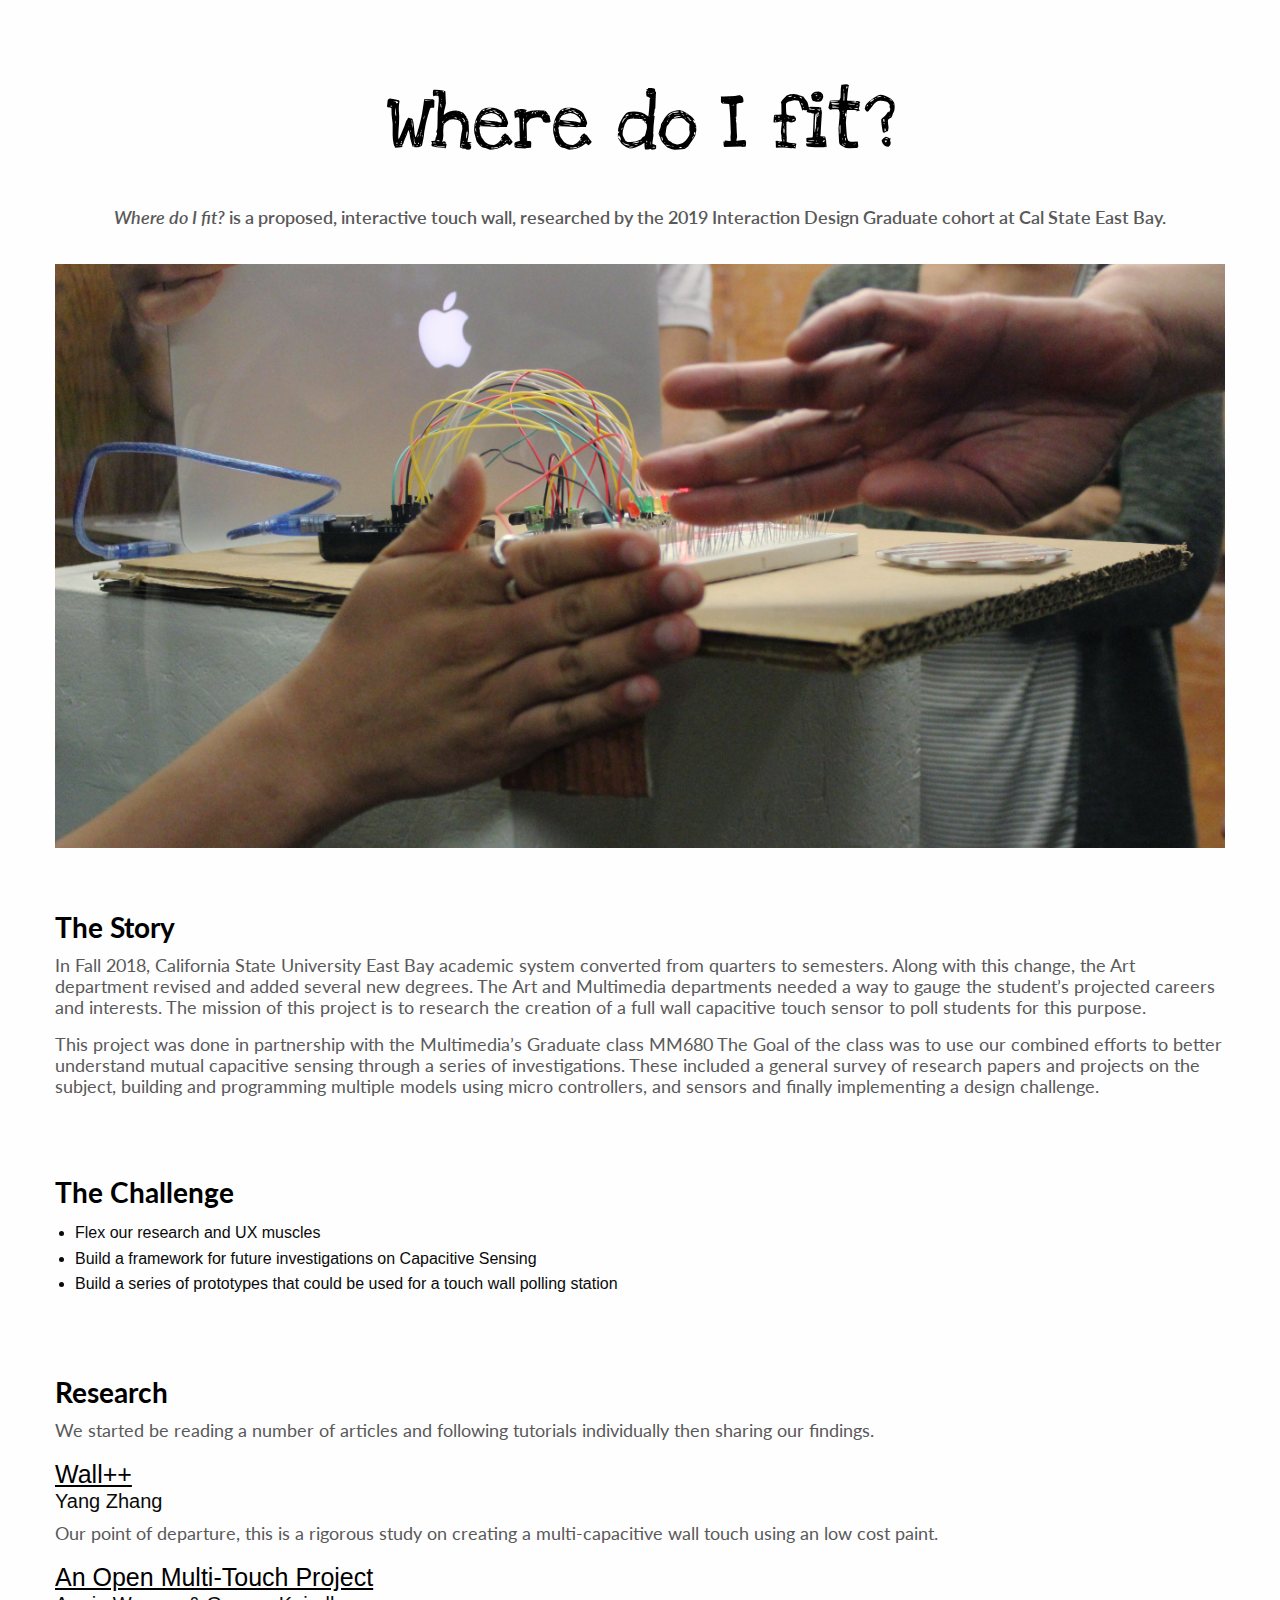
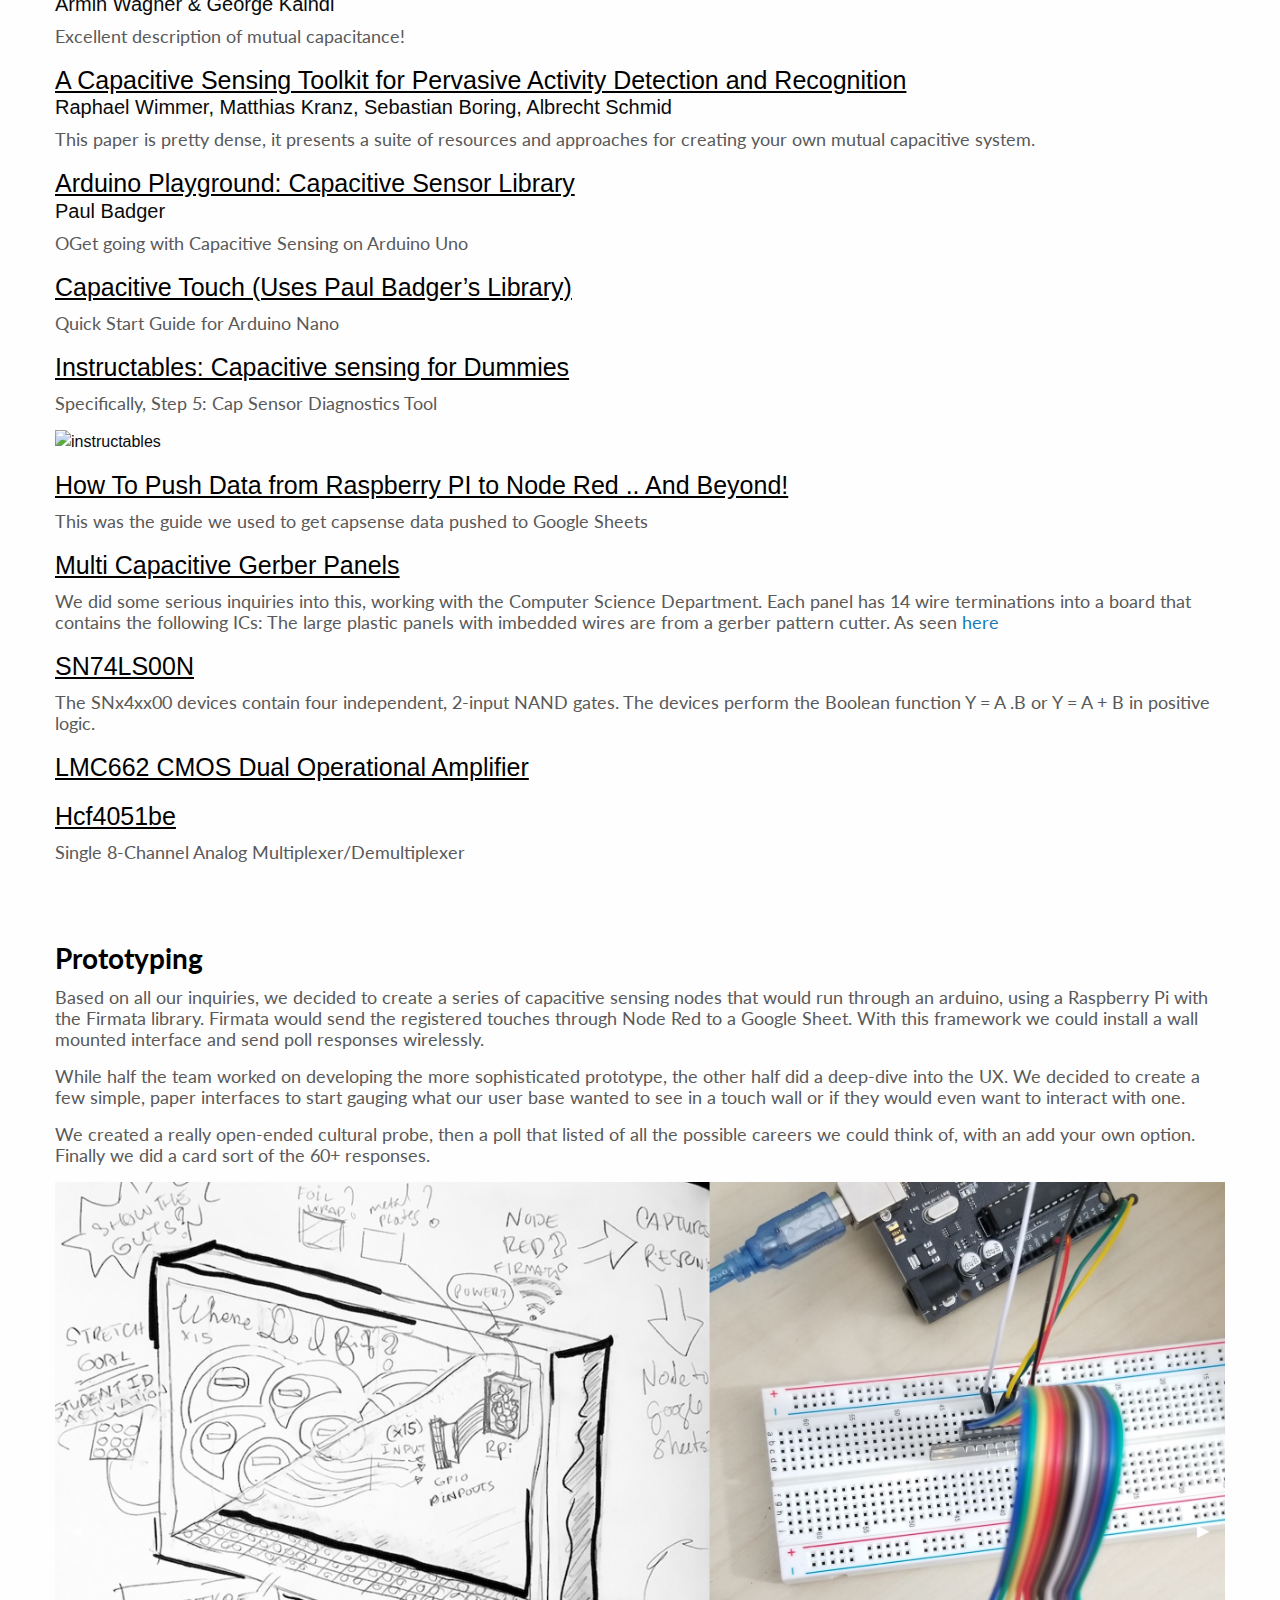
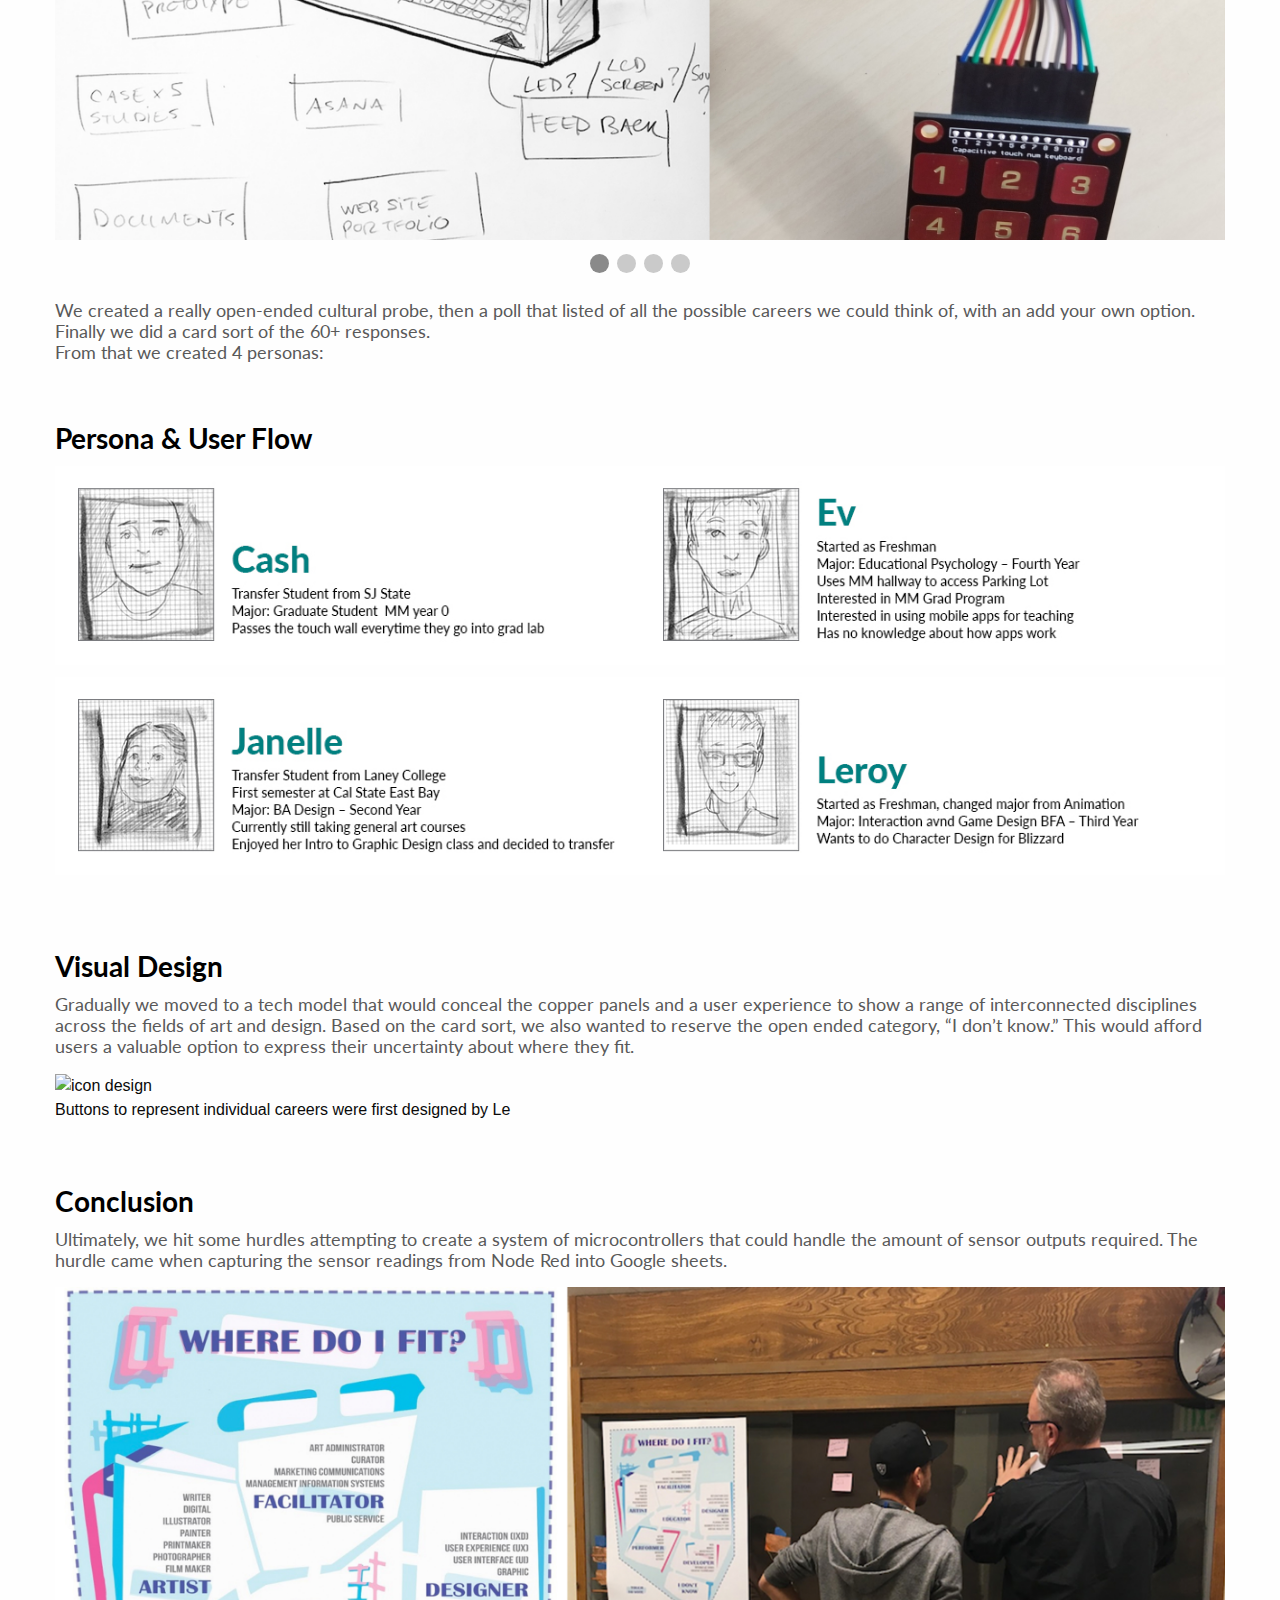
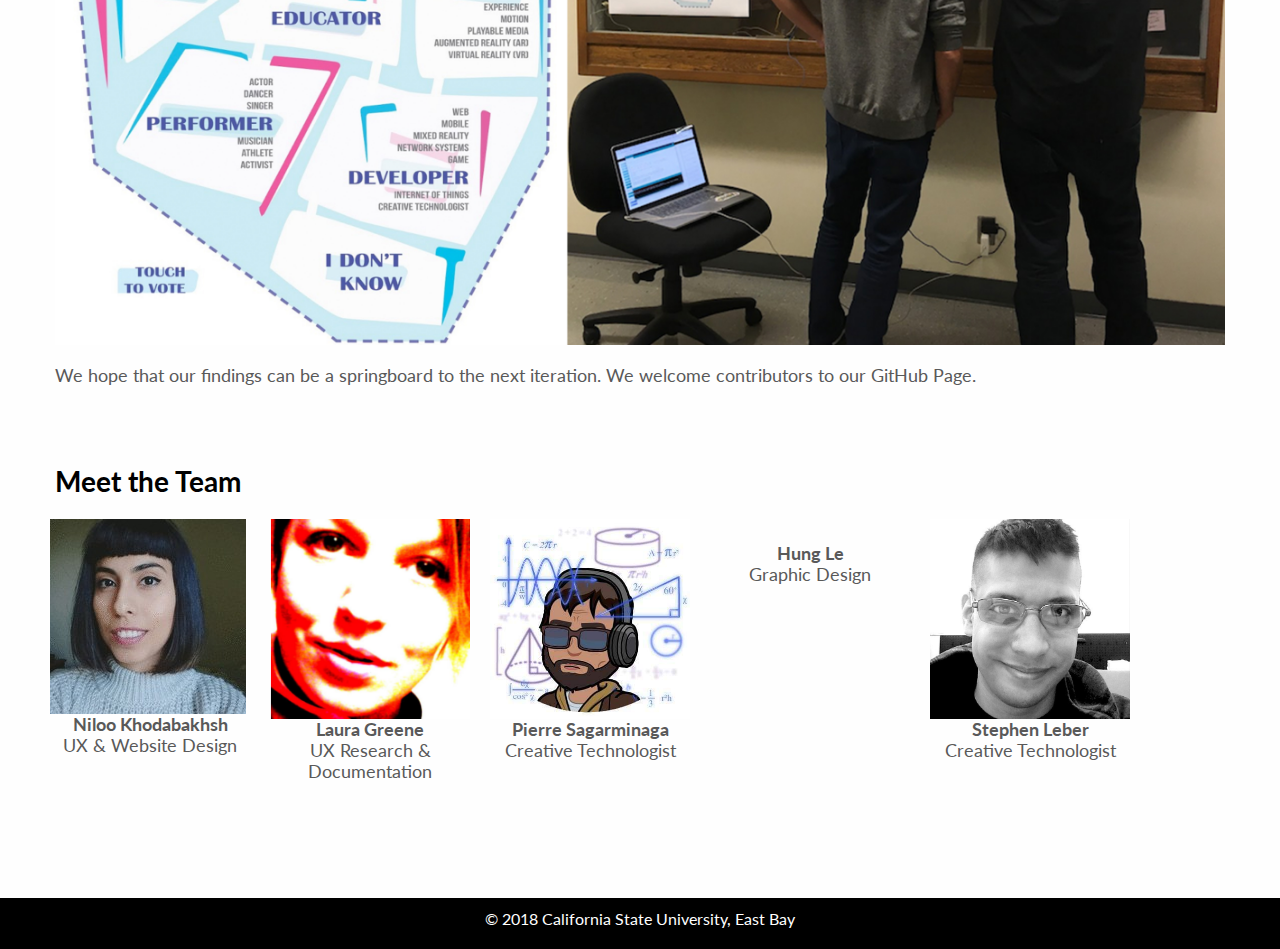
==== commit 4228e18b: "last changes" ====
--- a/docs/index.html
+++ b/docs/index.html
@@ -203,6 +203,11 @@
               <img class="orbit-image" src="images/p4.jpg" alt="Space">
             </figure>
           </li>
+<!--          <li class="orbit-slide no-motionui" data-slide="4" style="position: relative; display: none;">
+            <figure class="orbit-figure">
+              <img class="orbit-image" src="images/p5.jpg" alt="Space">
+            </figure>
+          </li> -->
         </ul>
       </div>
       <nav class="orbit-bullets">
@@ -210,7 +215,8 @@
         <button data-slide="1"><span class="show-for-sr">first slide details.</span></button>
         <button data-slide="2"><span class="show-for-sr">second slide details.</span></button>
         <button data-slide="3"><span class="show-for-sr">third slide details.</span></button>
-        <button data-slide="4"><span class="show-for-sr">fourth slide details.</span></button>
+    <!--     <button data-slide="4"><span class="show-for-sr">fourth slide details.</span></button> -->
+
       </nav>
     </div>
 
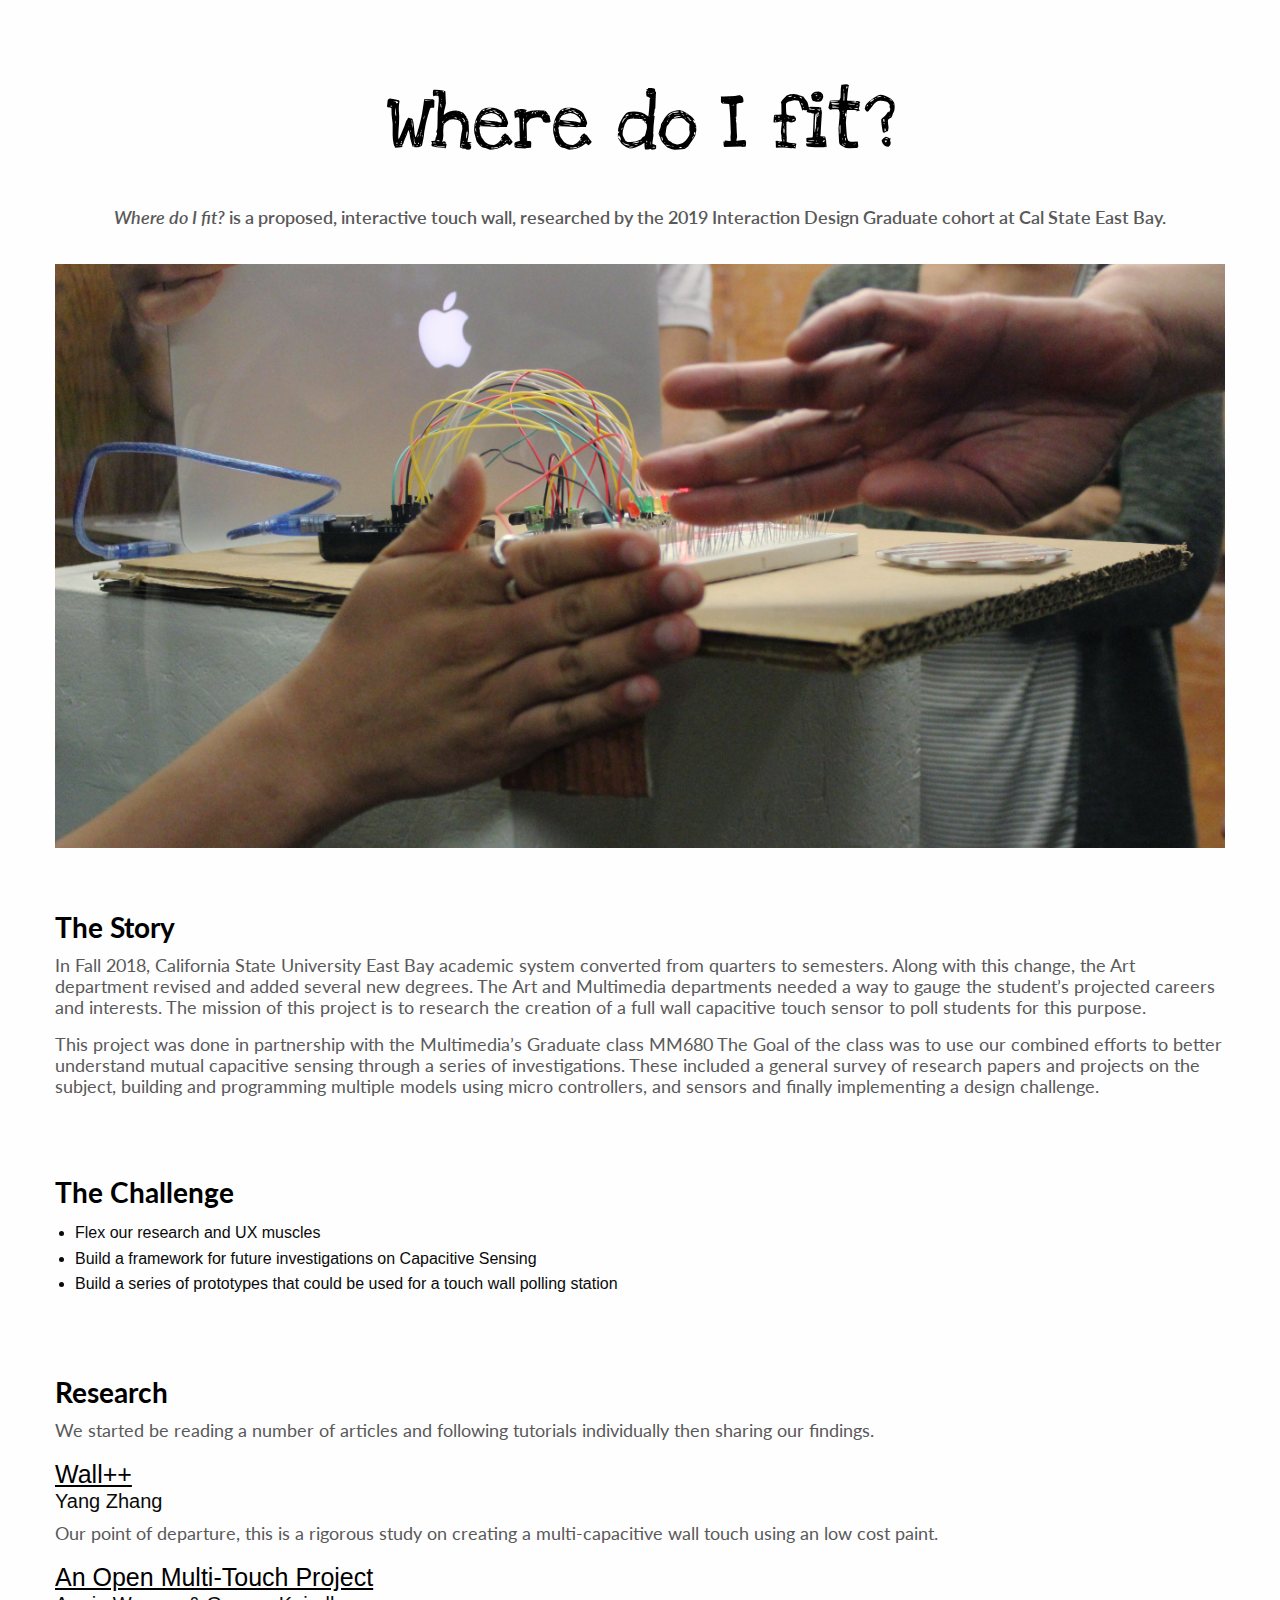
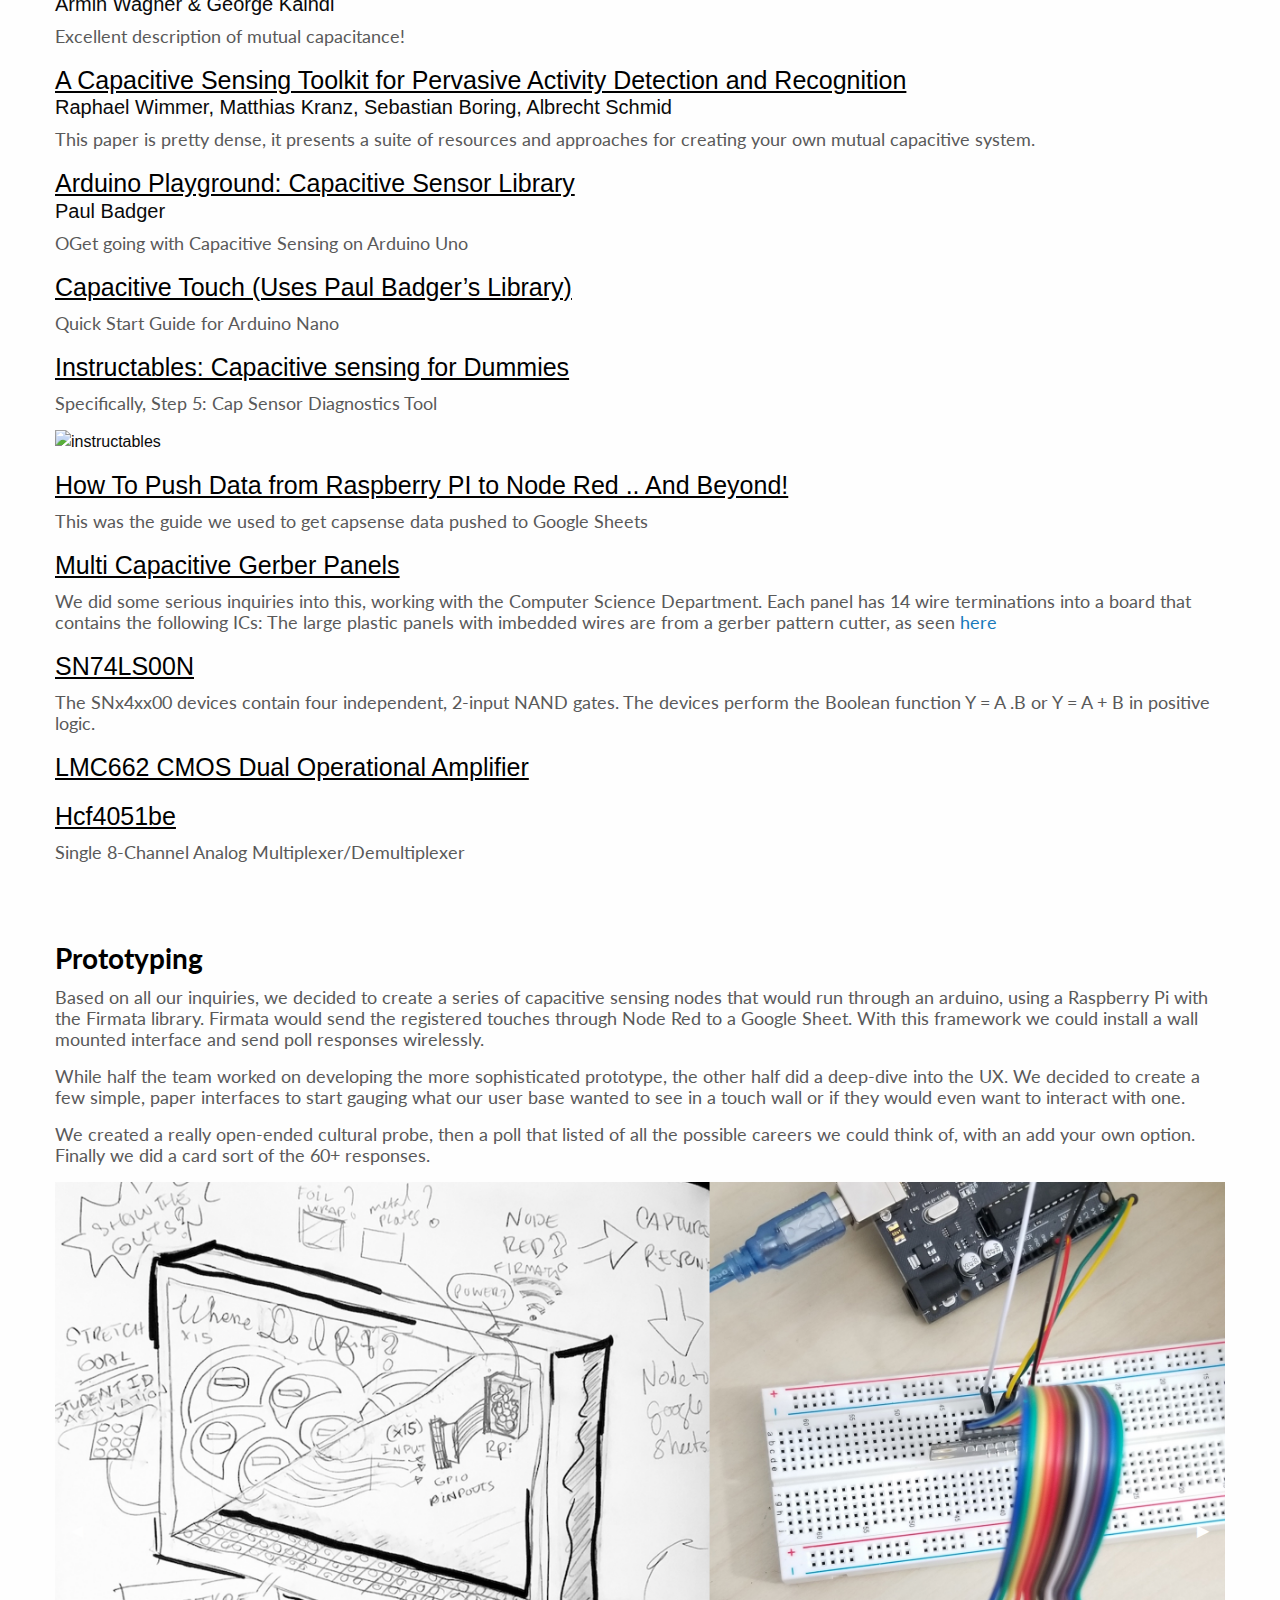
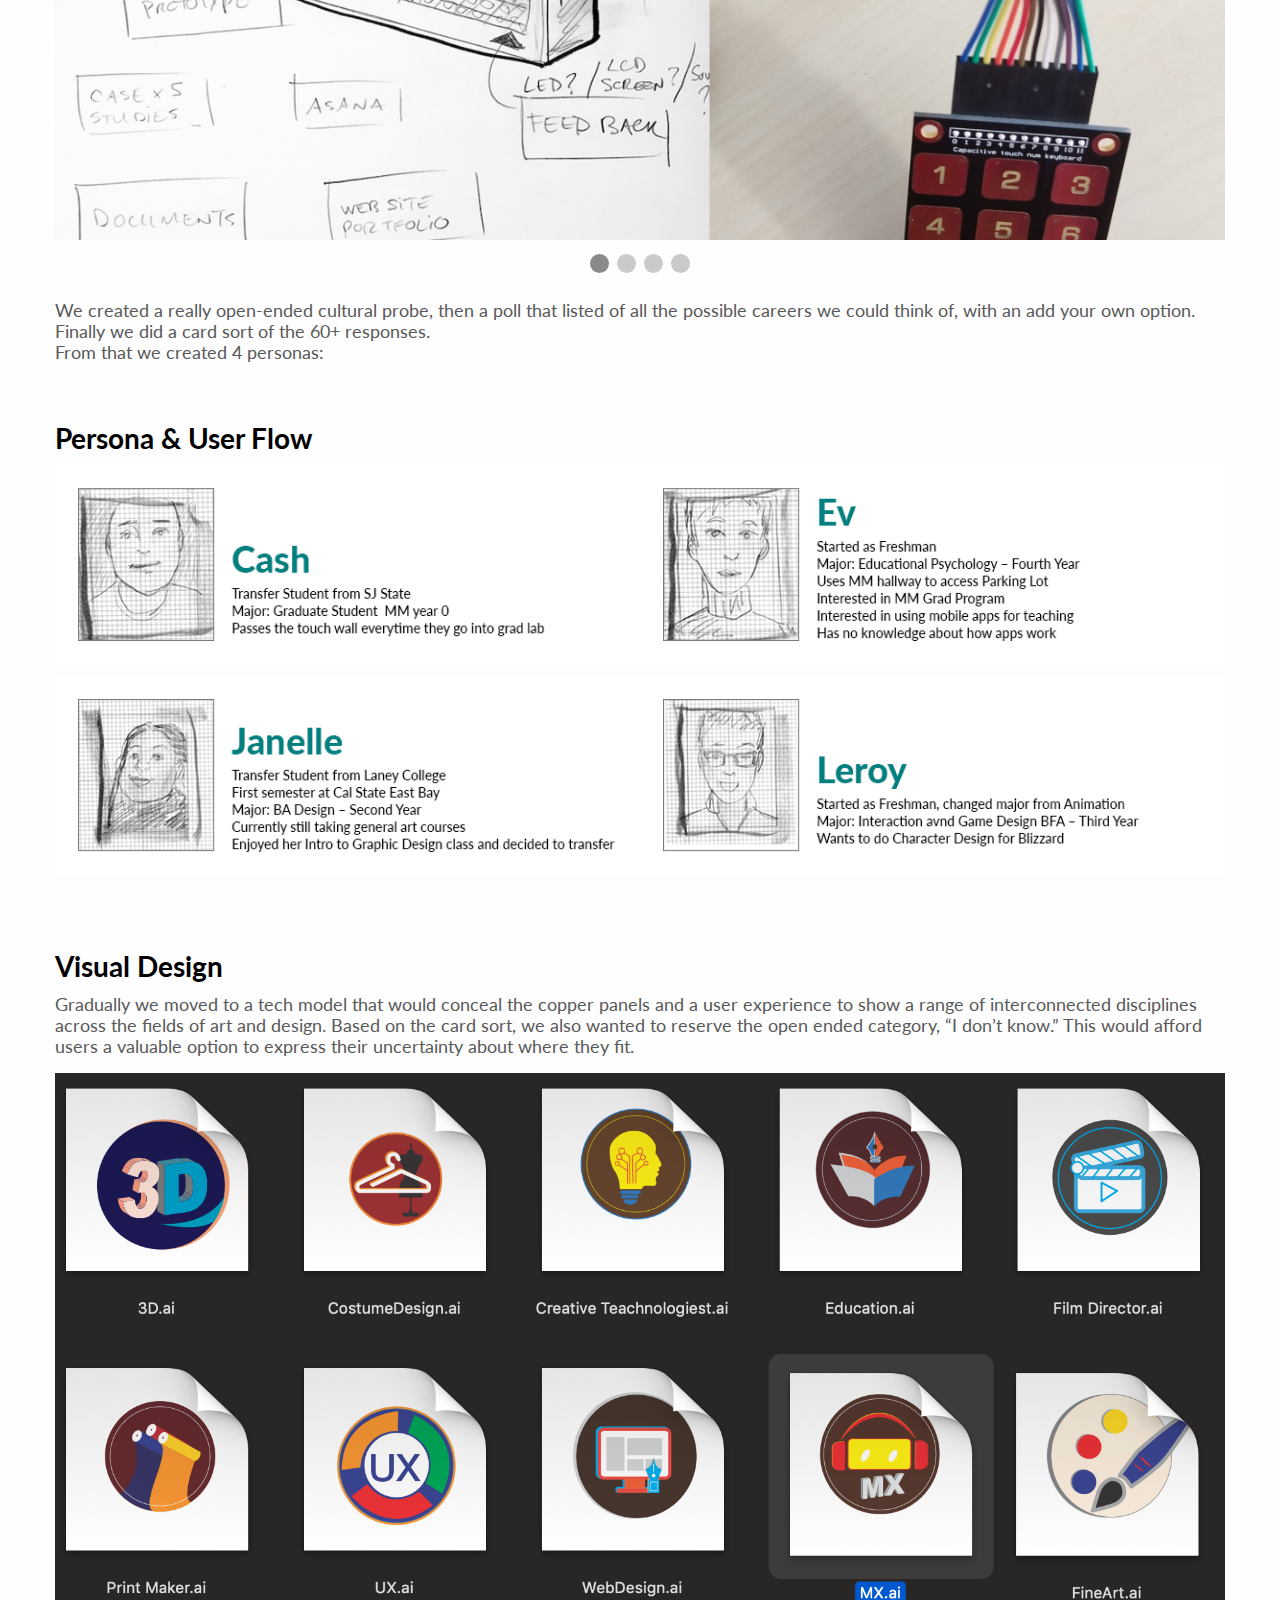
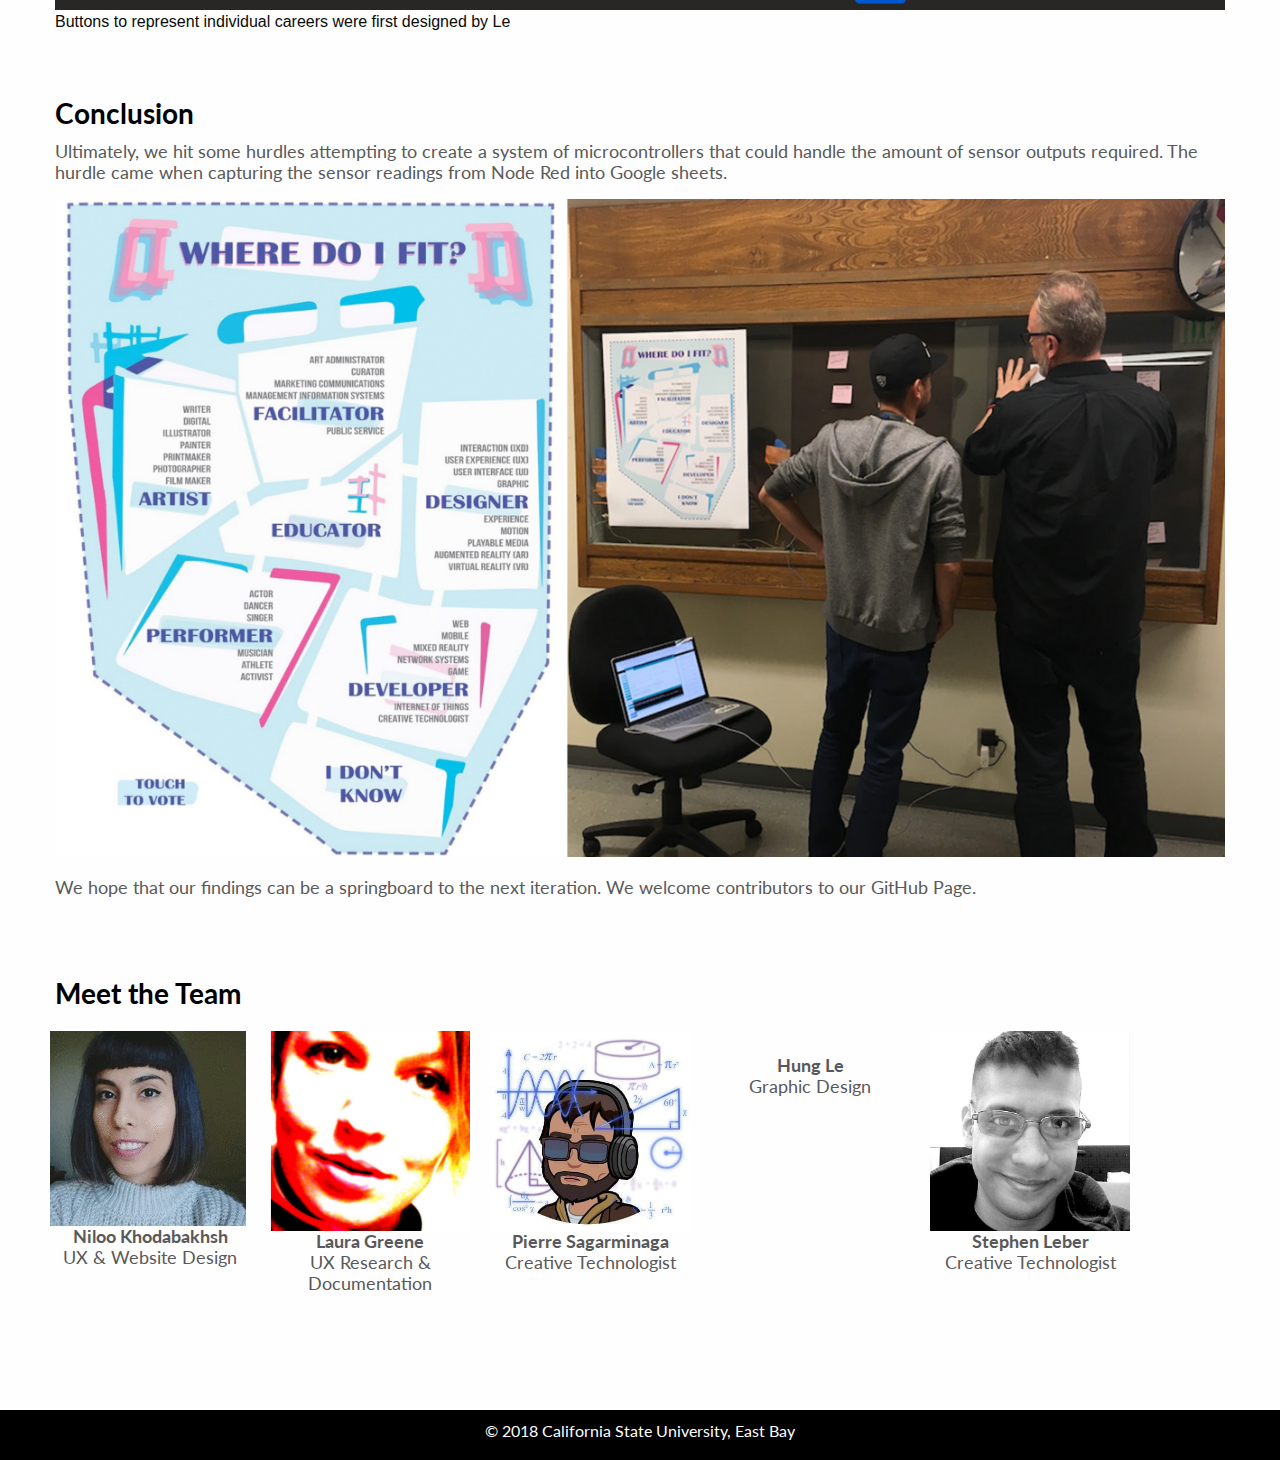
==== commit 59e8ef9c: "fixed a few typos" ====
--- a/docs/index.html
+++ b/docs/index.html
@@ -135,7 +135,7 @@
           </a></h4>
         <p>We did some serious inquiries into this, working with the Computer Science Department.
           Each panel has 14 wire terminations into a board that contains the following ICs:
-          The large plastic panels with imbedded wires are from a gerber pattern cutter. As seen <a href="https://www.youtube.com/watch?v=O0DSOUDYadk">here</a>
+          The large plastic panels with imbedded wires are from a gerber pattern cutter, as seen <a href="https://www.youtube.com/watch?v=O0DSOUDYadk">here</a>
 
         </p>
 
@@ -250,7 +250,7 @@
           ended category, “I don’t know.” This would afford users a valuable option to express their uncertainty about where they fit.
         </p>
         <figure>
-          <img src="images/Le_icons.png" alt="icon design">
+          <img src="images/le_icons.png" alt="icon design">
           <figcaption>Buttons to represent individual careers were first designed by Le
           </figcaption>
         </figure>
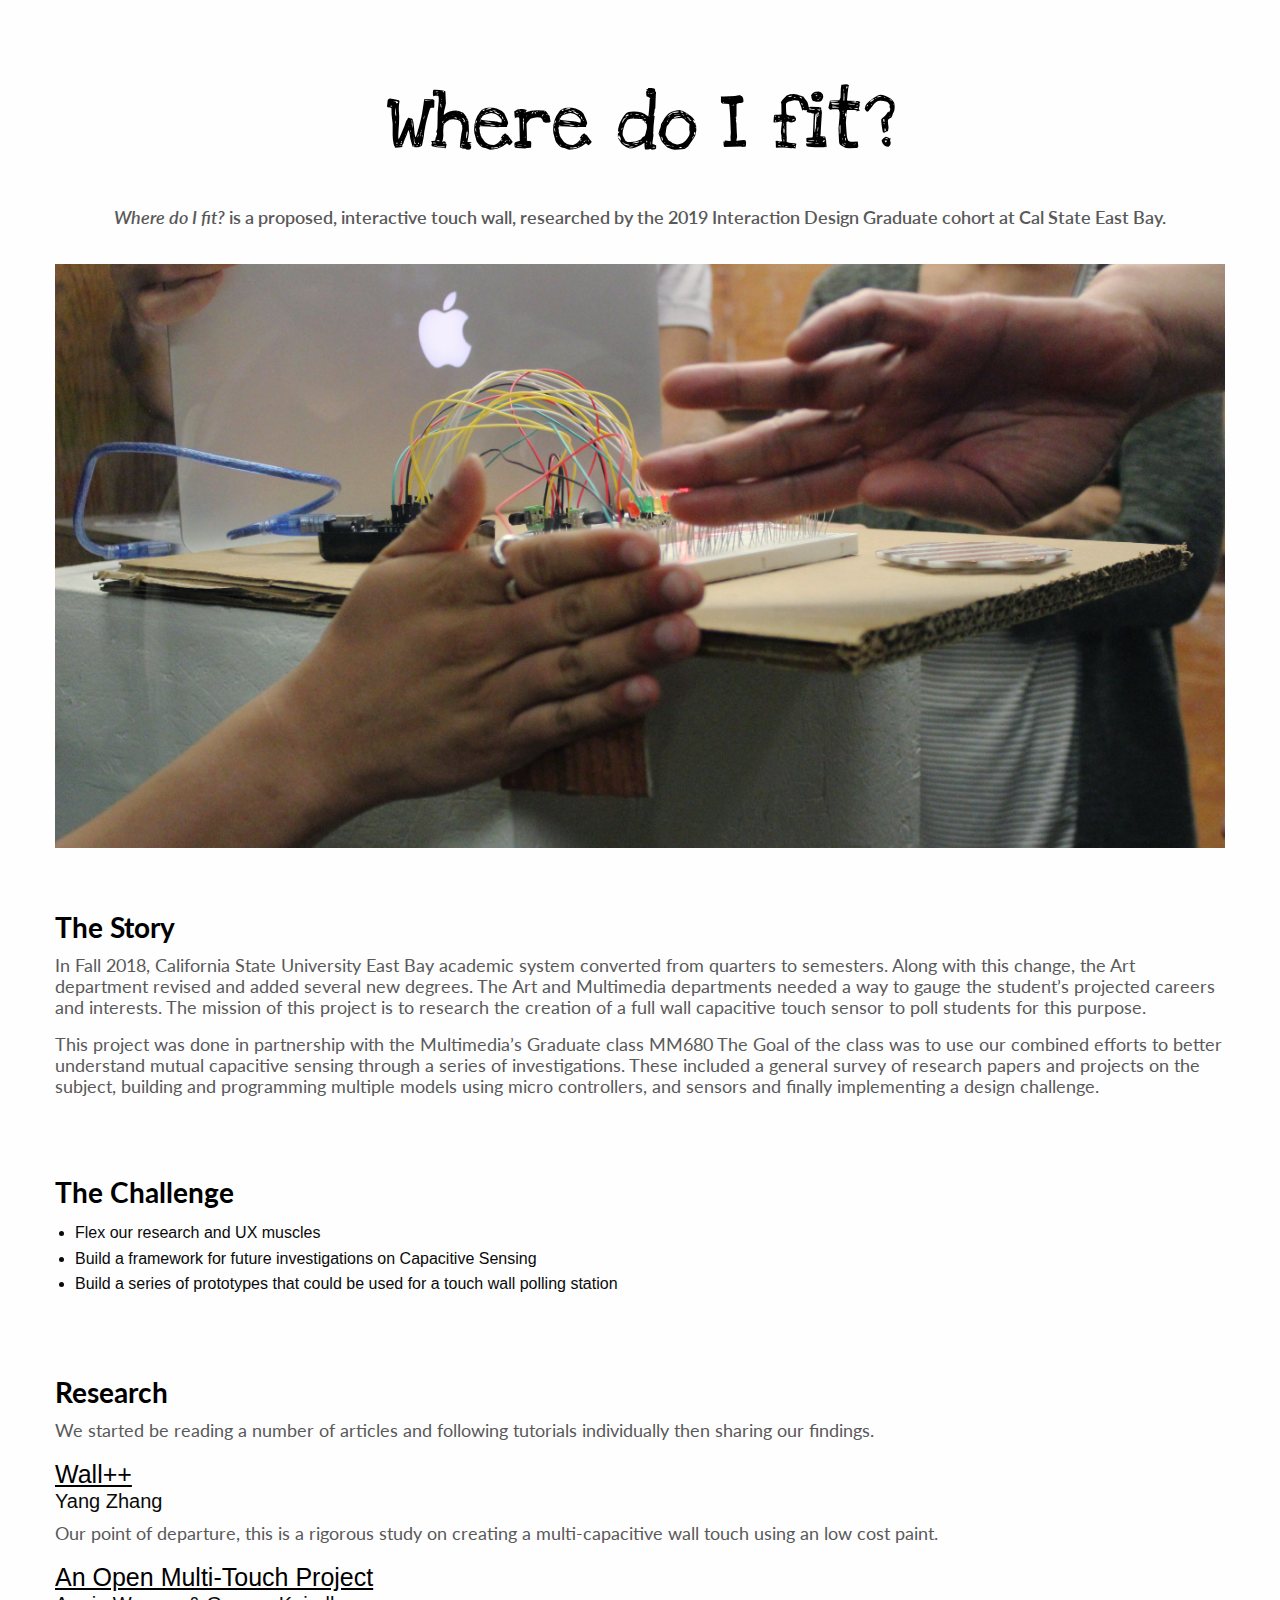
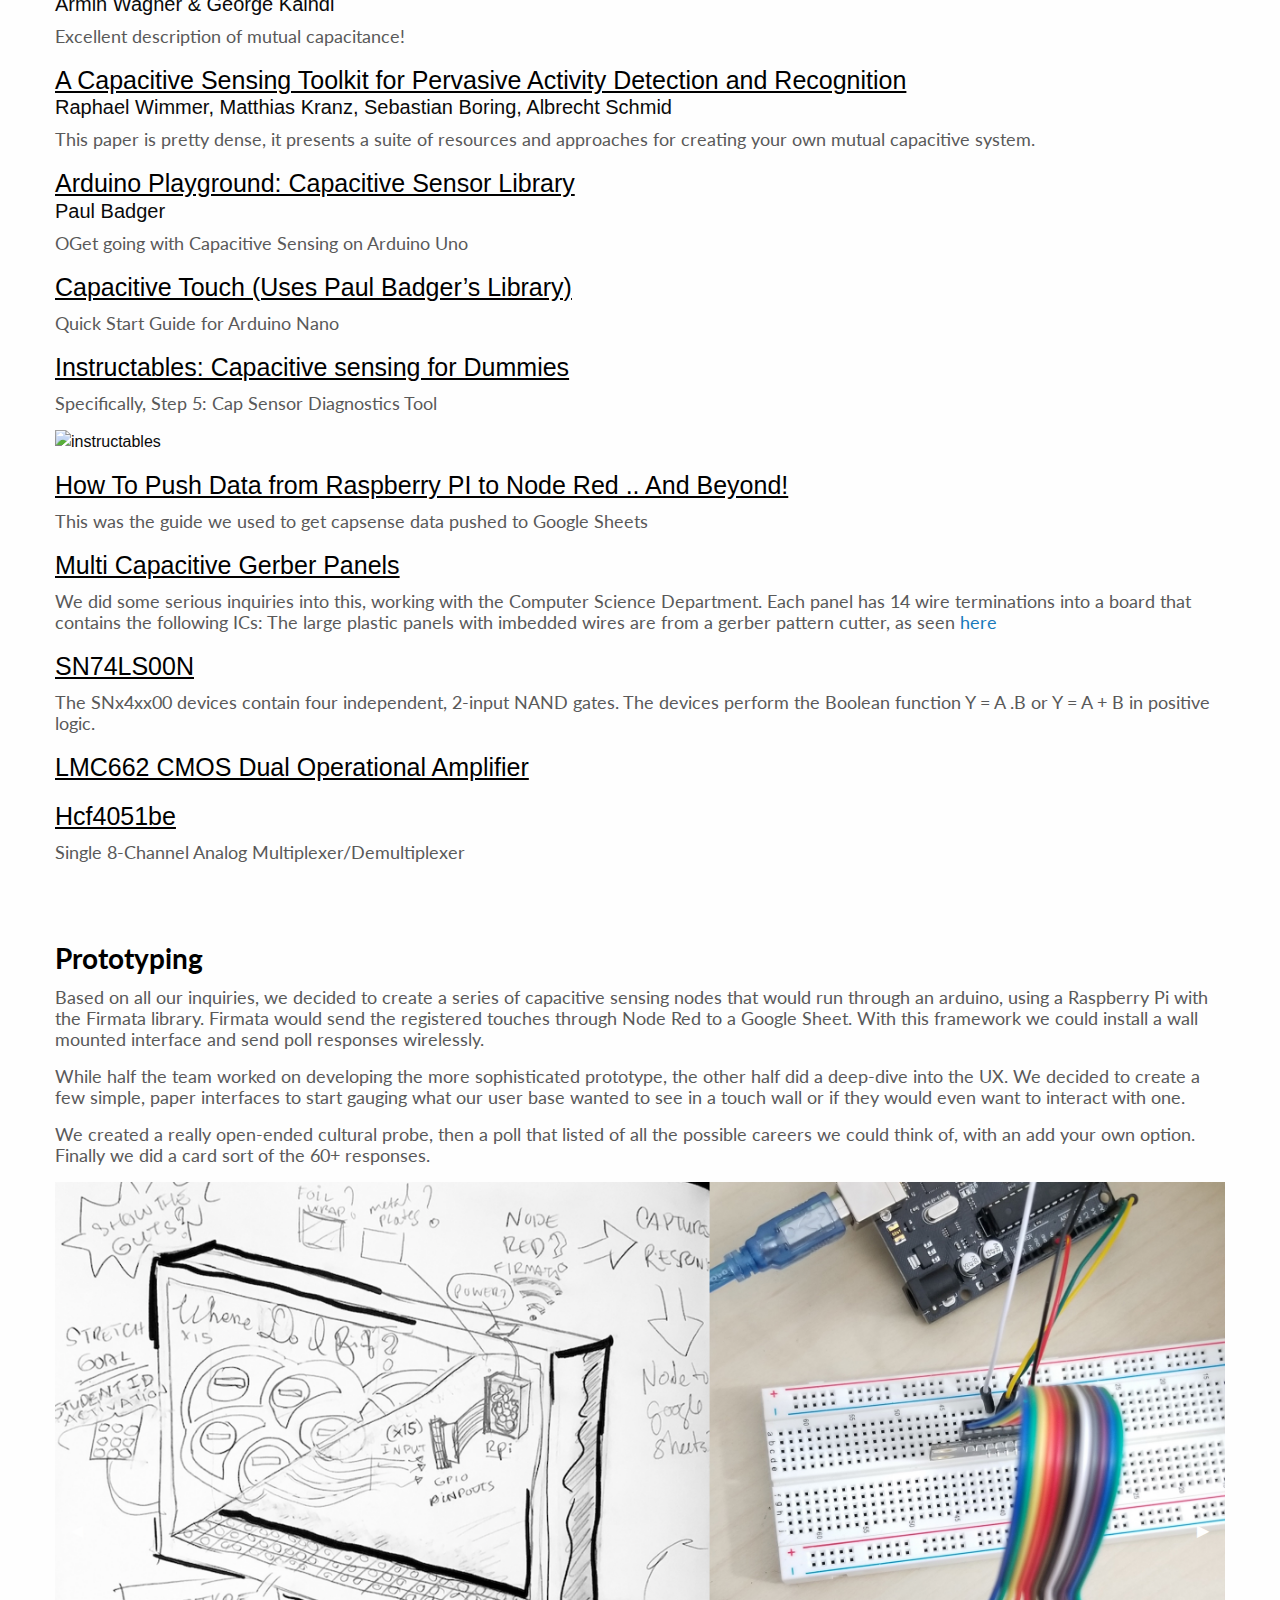
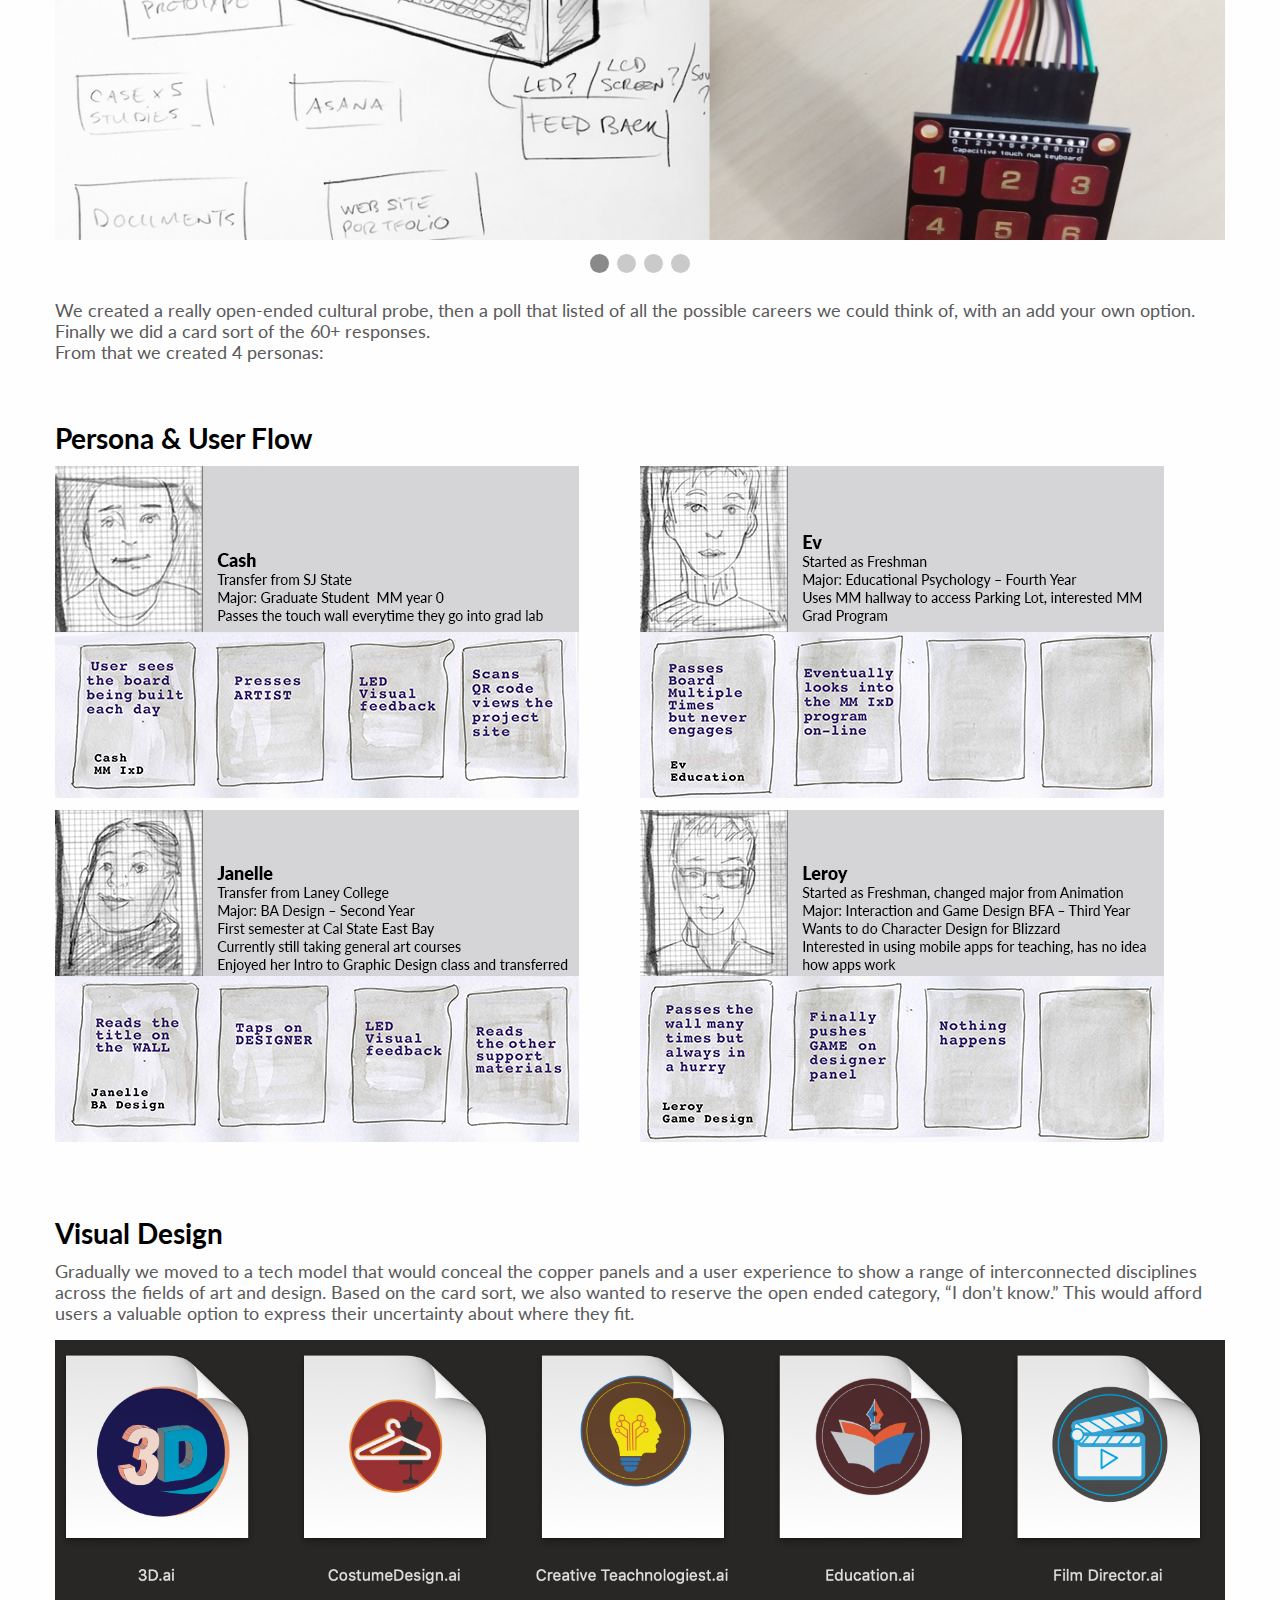
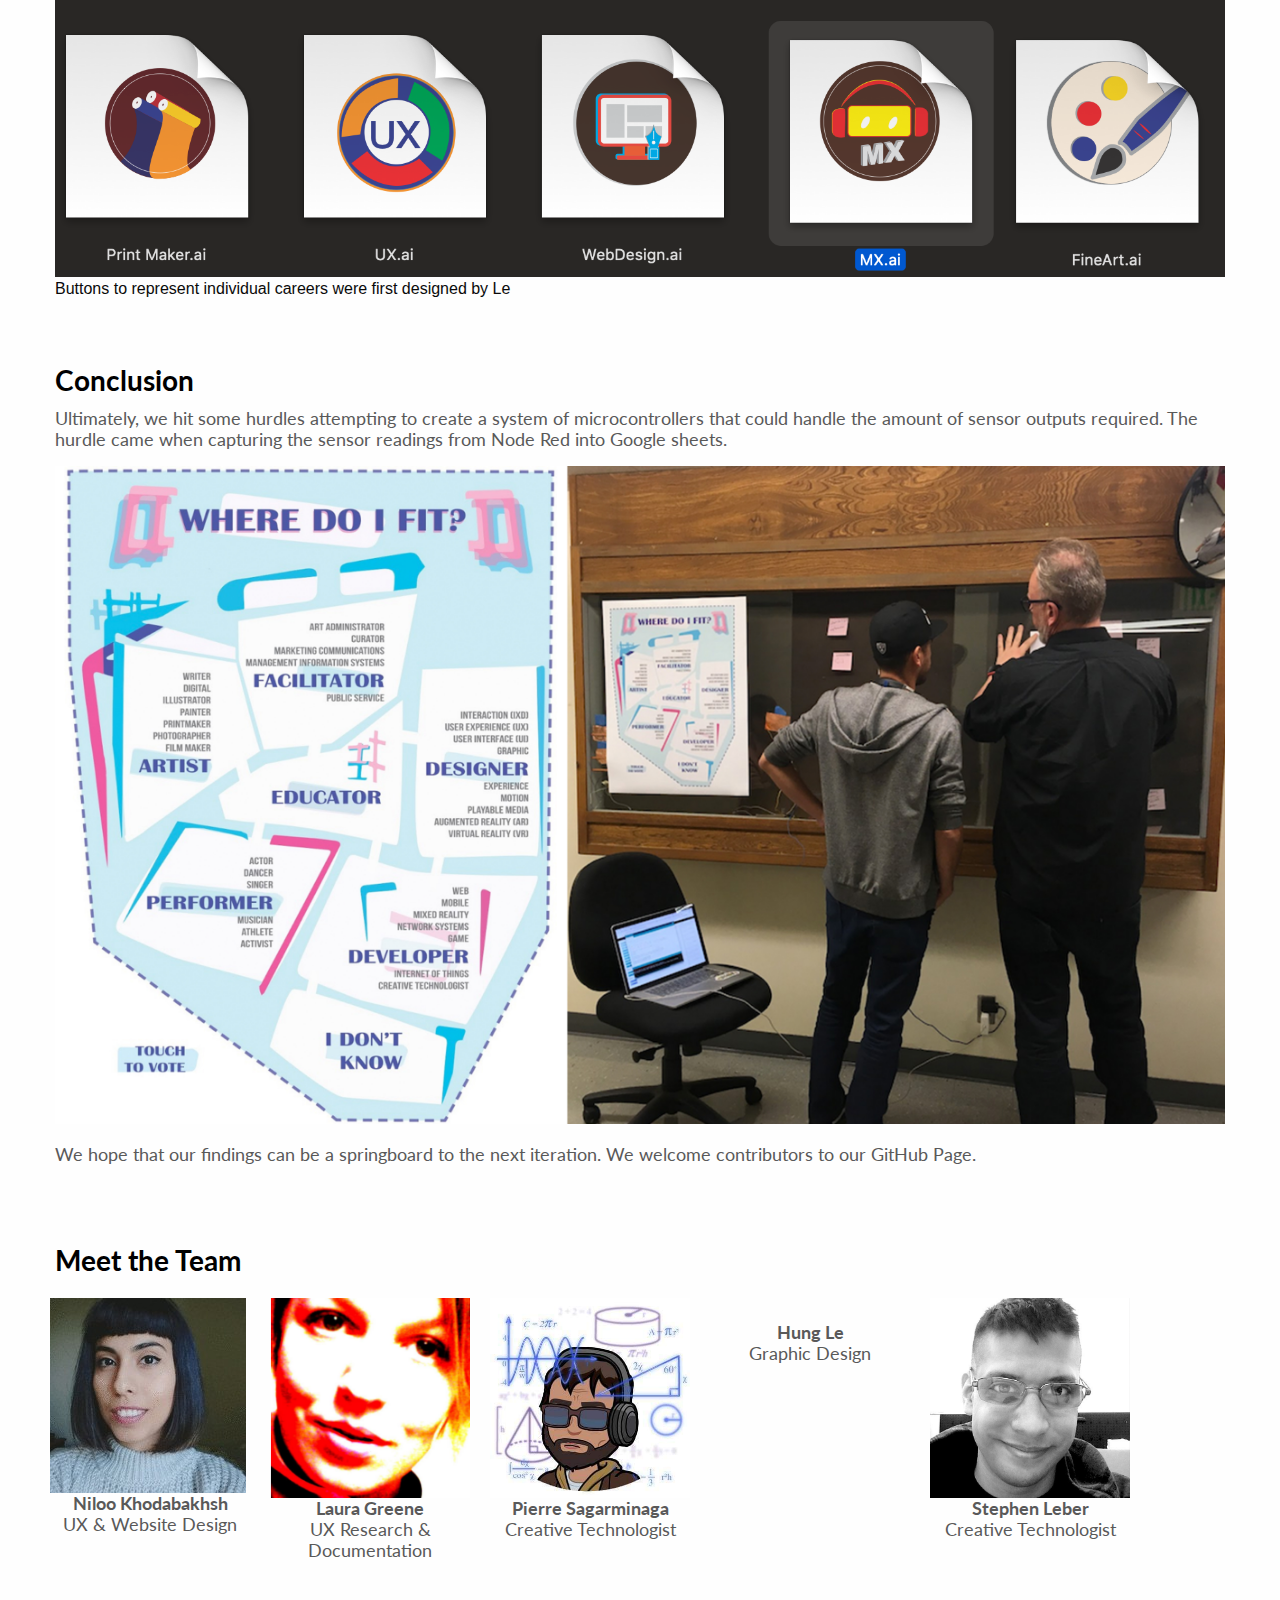
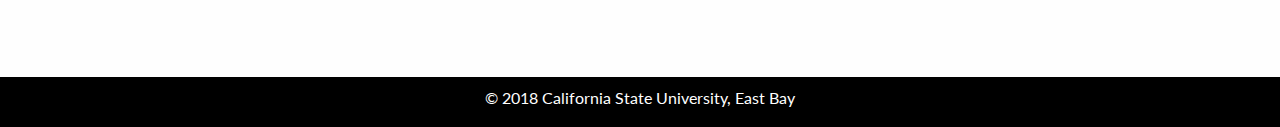
==== commit 94bb923b: "renamed an image" ====
--- a/docs/index.html
+++ b/docs/index.html
@@ -118,7 +118,7 @@
 
         </p>
         <figure>
-          <img src="images/captest_boardLaura.jpg" alt="instructables">
+          <img src="images/captest.jpg" alt="instructables">
         </figure>
 
 
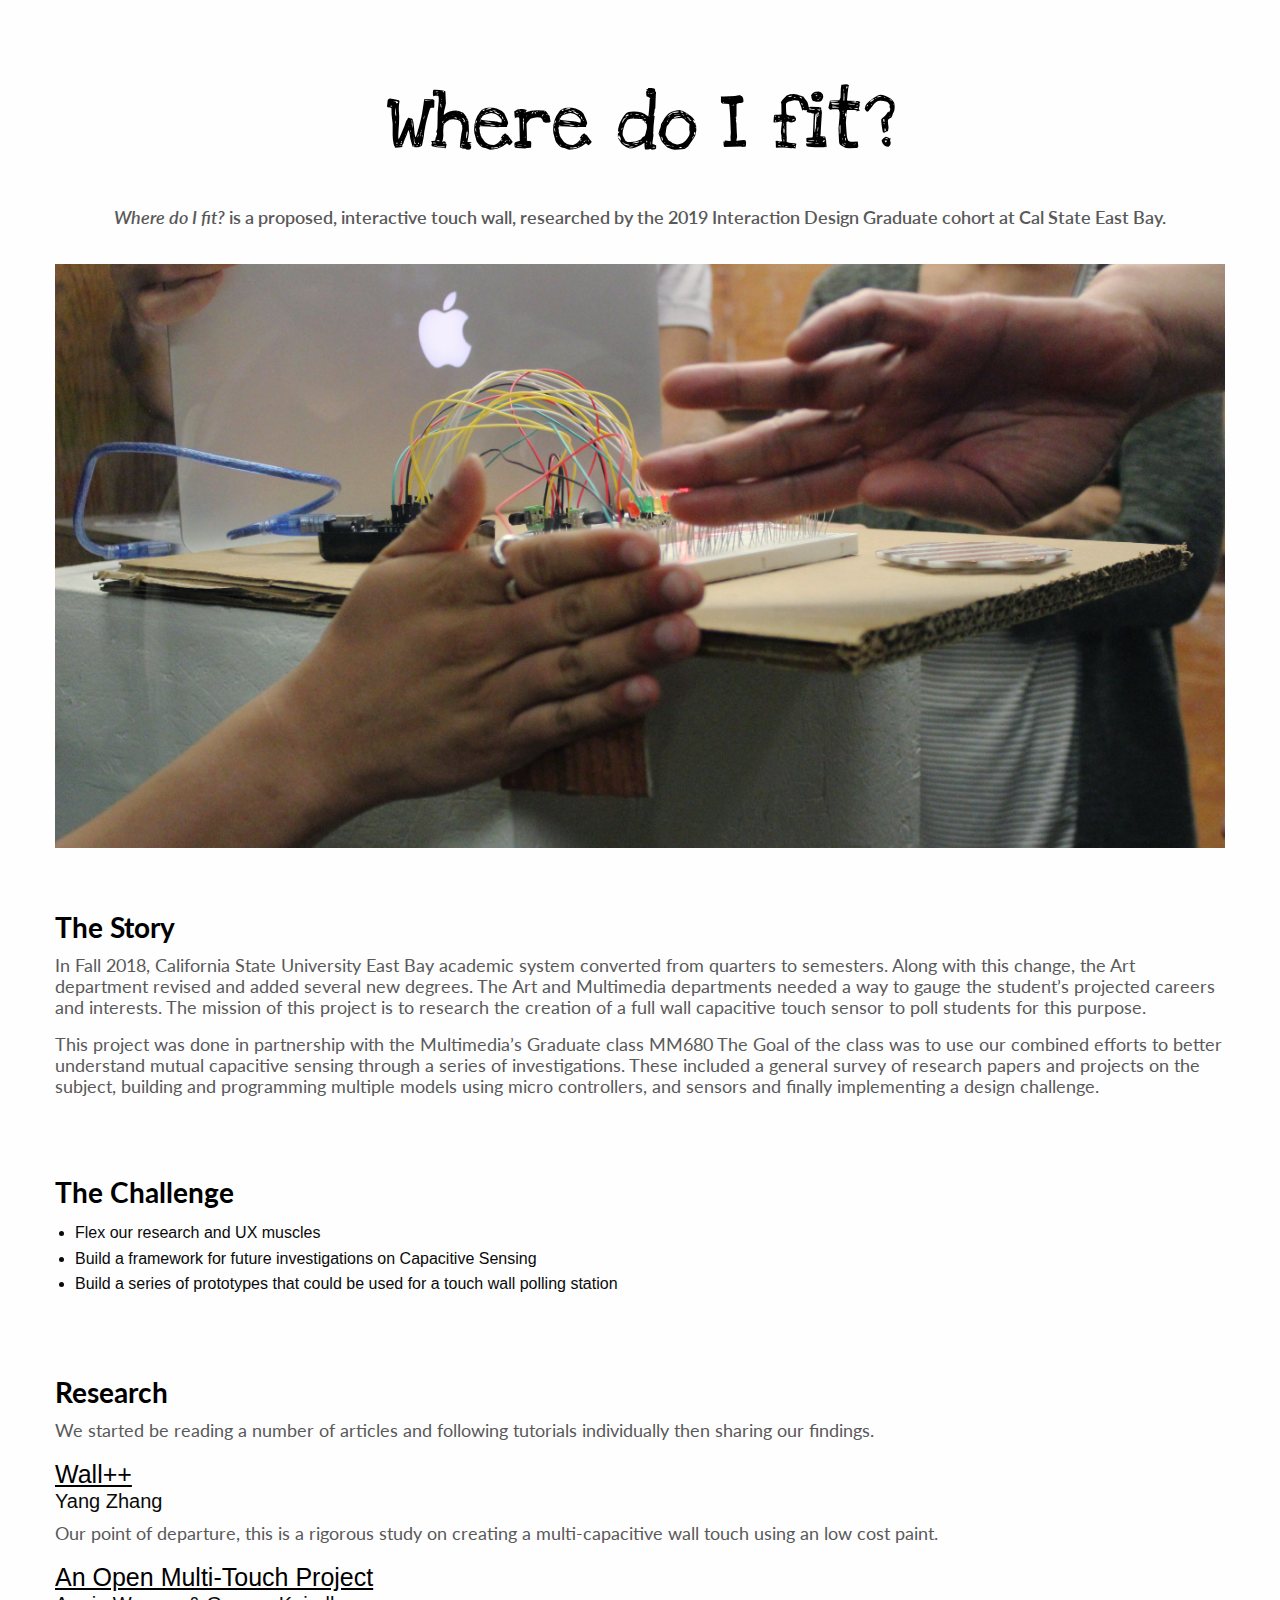
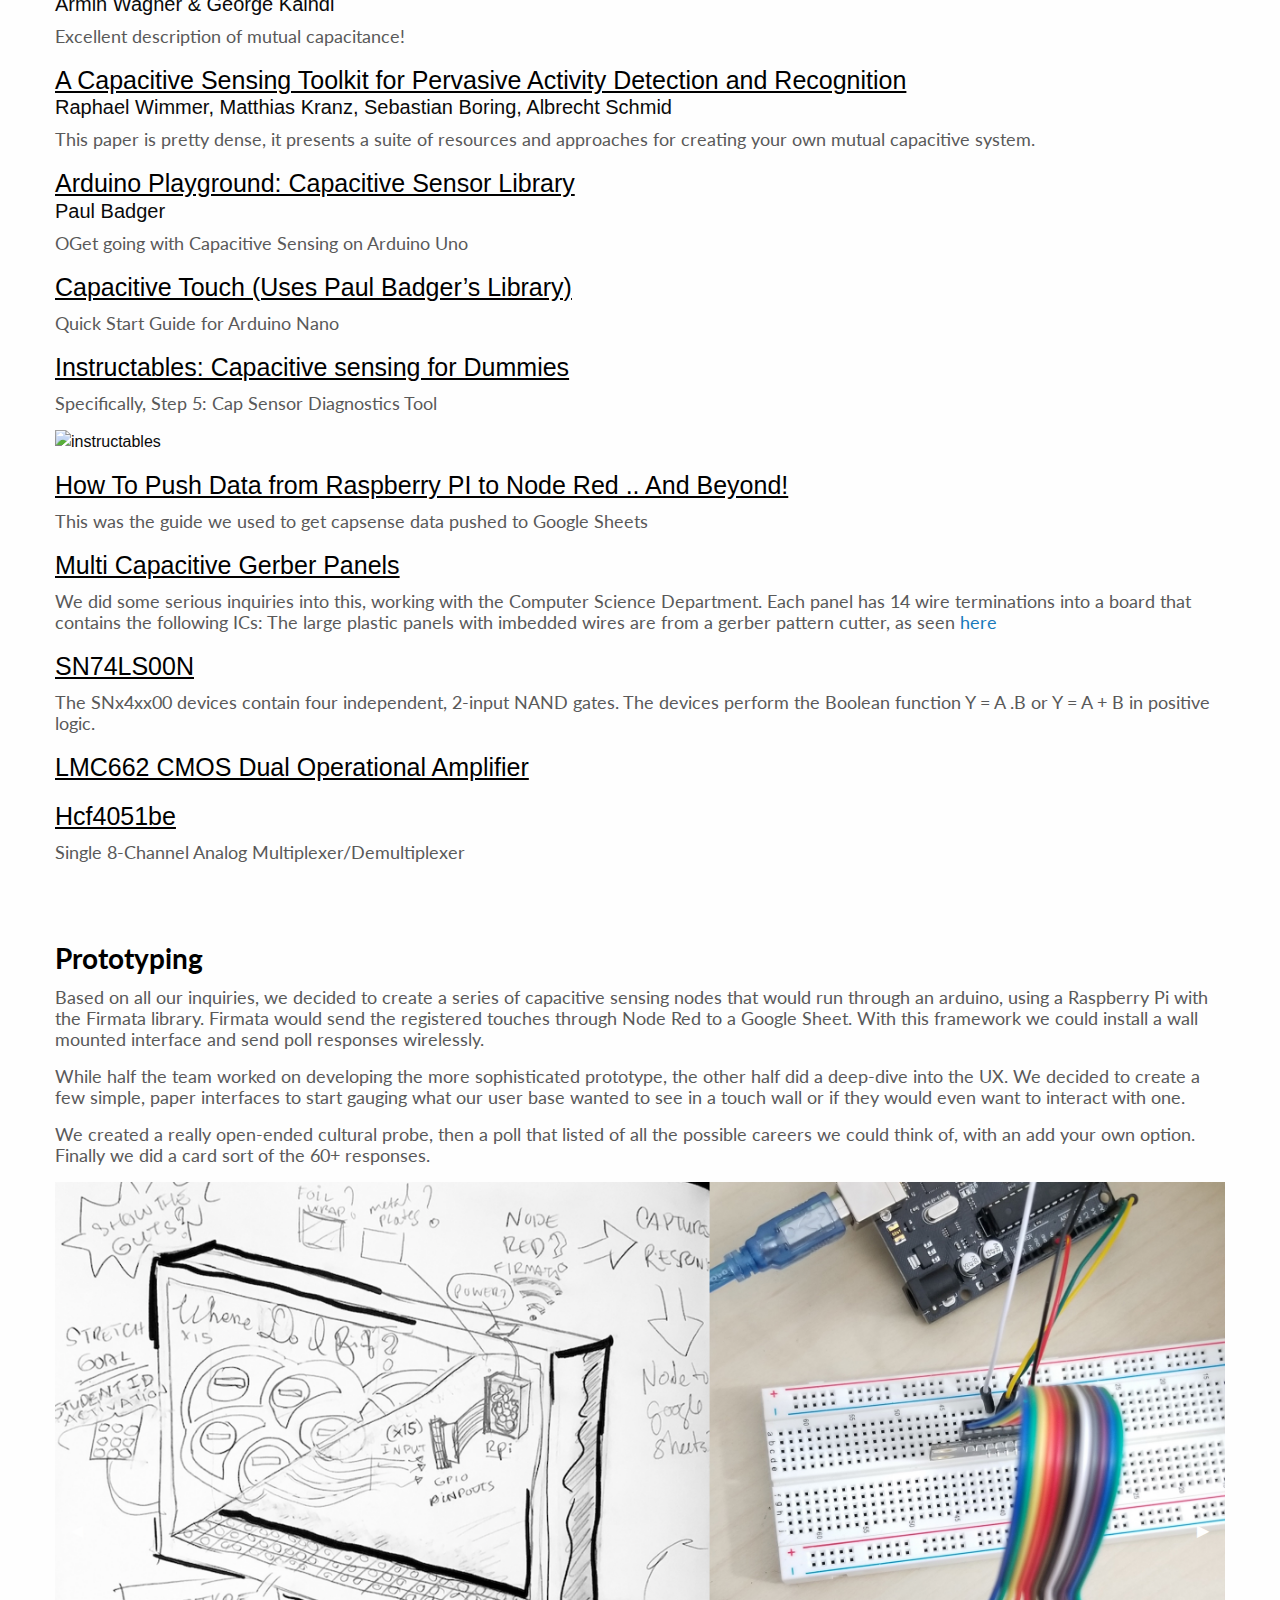
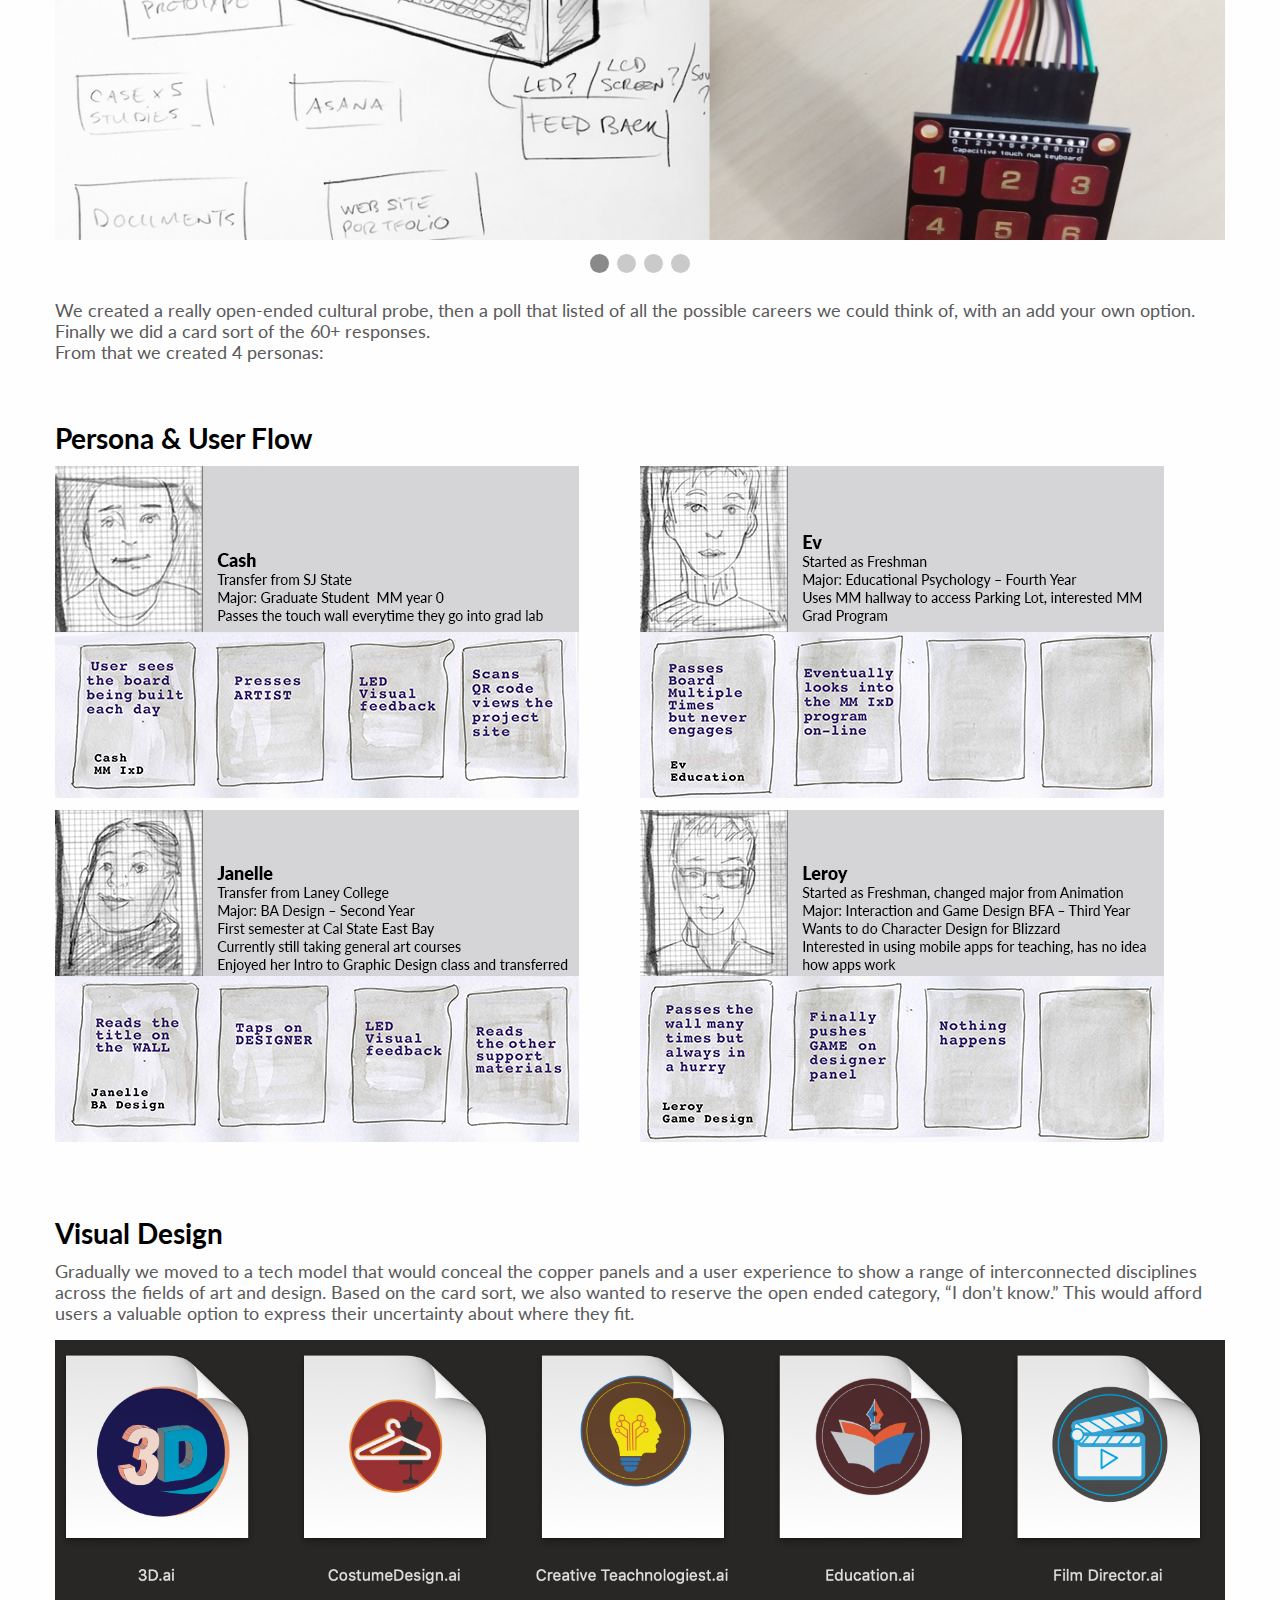
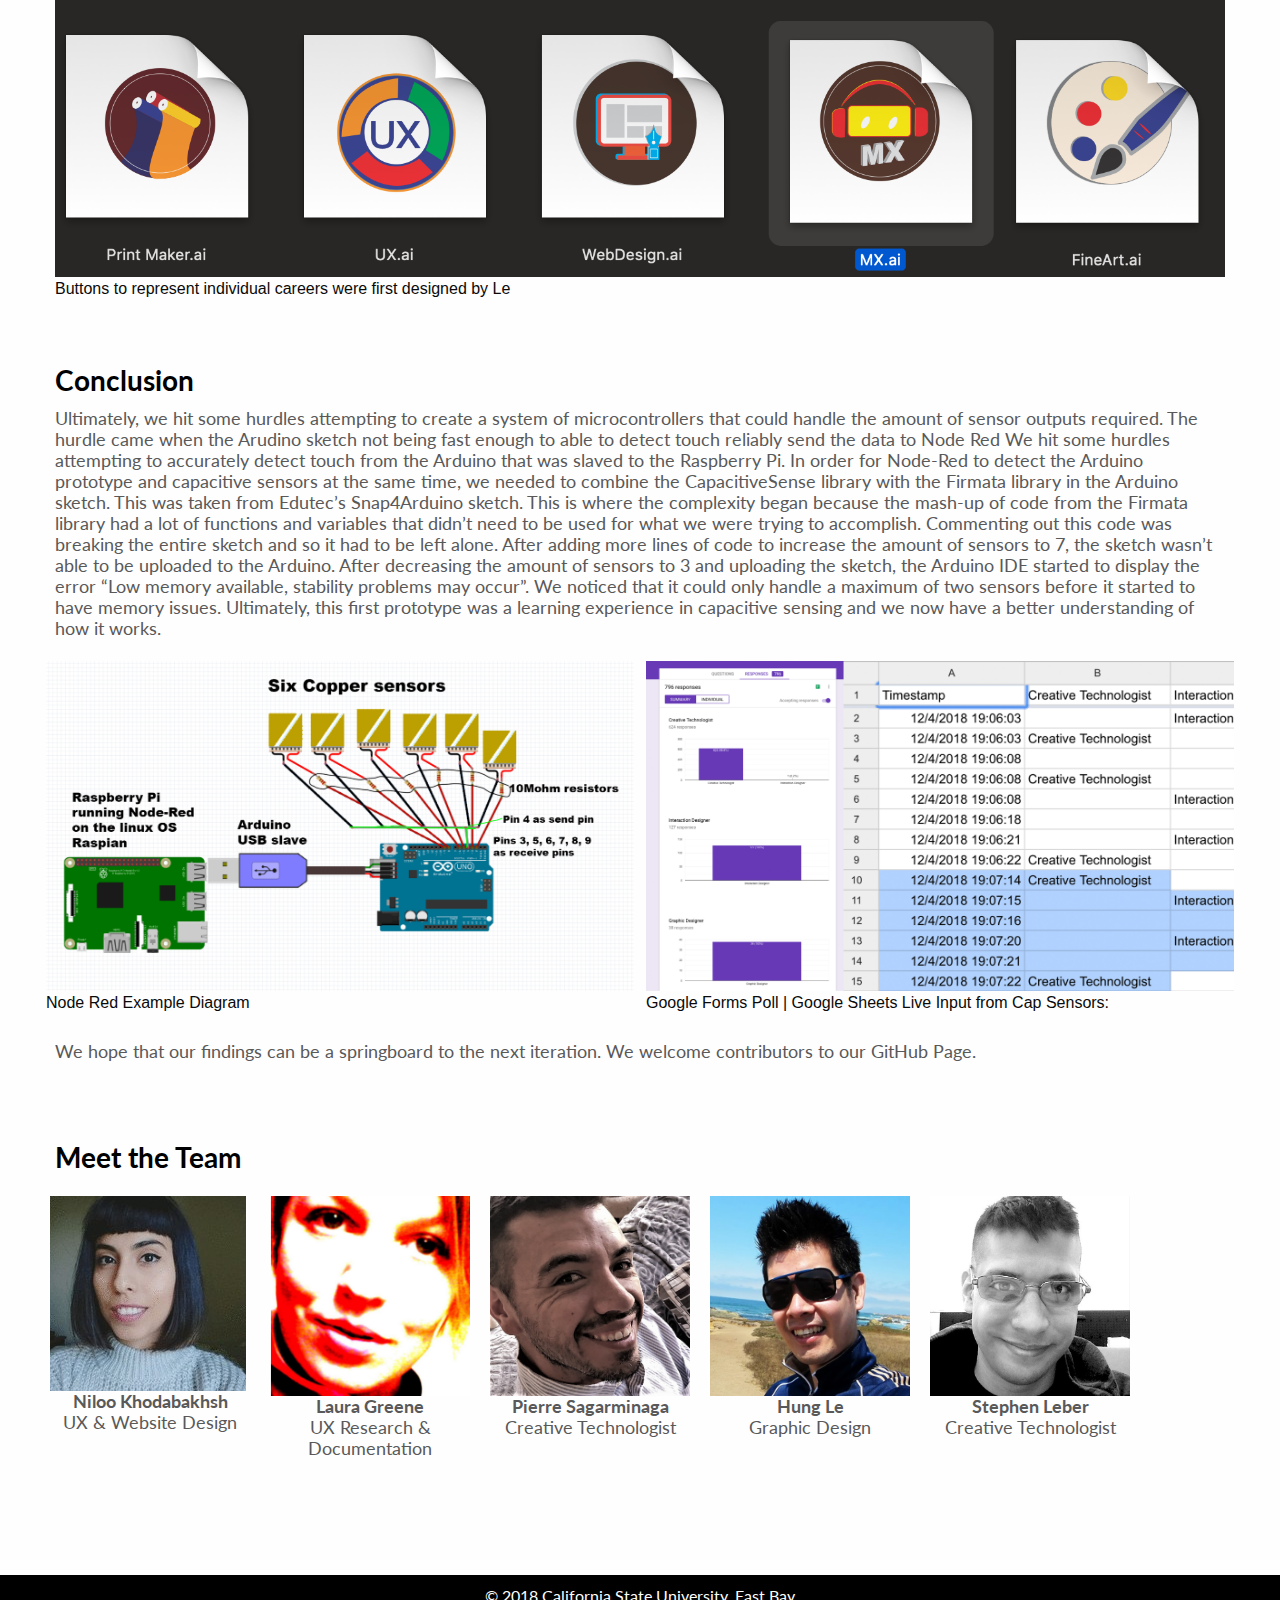
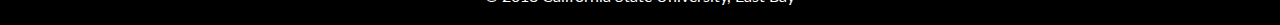
==== commit 922581fa: "added conclusion and tech photos" ====
--- a/docs/index.html
+++ b/docs/index.html
@@ -260,10 +260,20 @@
     <div class="grid-x grid-padding-x">
       <div class="large-12 cell">
         <h2>Conclusion</h2>
-        <p>Ultimately, we hit some hurdles attempting to create a system of microcontrollers that could handle the amount of sensor outputs required. The hurdle came when capturing the sensor readings from Node Red into Google sheets.
-        </p>
-        <img src="images/poster.jpg" alt="final poster">
-      </div>
+        <p>Ultimately, we hit some hurdles attempting to create a system of microcontrollers that could handle the amount of sensor outputs required. The hurdle came when the Arudino sketch not being fast enough to able to detect touch reliably send the data to Node Red
+
+We hit some hurdles attempting to accurately detect touch from the Arduino that was slaved to the Raspberry Pi. In order for Node-Red to detect the Arduino prototype and capacitive sensors at the same time, we needed to combine the CapacitiveSense library  with the Firmata library in the Arduino sketch. This was taken from Edutec’s Snap4Arduino sketch. This is where the complexity began because the mash-up of code from the Firmata library had a lot of  functions and variables that didn’t need to be used for what we were trying to accomplish. Commenting out this code was breaking the entire sketch and so it had to be left alone. After adding more lines of code to increase the amount of sensors to 7, the sketch wasn’t able to be uploaded to the Arduino. After decreasing the amount of sensors to 3 and uploading the sketch, the Arduino IDE started to display the error “Low memory available, stability problems may occur”. We noticed that it could only handle a maximum of two sensors before it started to have memory issues. Ultimately, this first prototype was a learning experience in capacitive sensing and we now have a better understanding of how it works.
+        </p>
+      </div>
+      <figure class="small-12 medium-6 large-6 tech">
+        <img src="images/s-2-2.jpg" alt="fritzing sketch">
+        <figcaption>Node Red Example Diagram</figcaption>
+      </figure>
+      <figure class="small-12 medium-6 large-6 tech">
+        <img src="images/s-2-1.jpg" alt="google sheets">
+        <figcaption>Google Forms Poll | Google Sheets Live Input from Cap Sensors:
+</figcaption>
+      </figure>
     </div>
 
     <div class="grid-x">
@@ -288,7 +298,7 @@
         <p class="teamName"><b>Pierre Sagarminaga</b><br>Creative Technologist</p>
       </div>
       <div class="small-5 medium-3 large-2 teamPic">
-        <img src="#" alt="">
+        <img src="images/hl.jpg" alt="">
         <p class="teamName"><b>Hung Le</b><br>Graphic Design</p>
       </div>
       <div class="small-5 medium-3 large-2 teamPic">
--- a/docs/css/capsense.css
+++ b/docs/css/capsense.css
@@ -101,6 +101,11 @@
   margin-top: 1.2%;
 }
 
+.tech{
+padding: 0.5%;
+}
+
+
 h4 a{
 color: black;
 text-decoration: underline;
